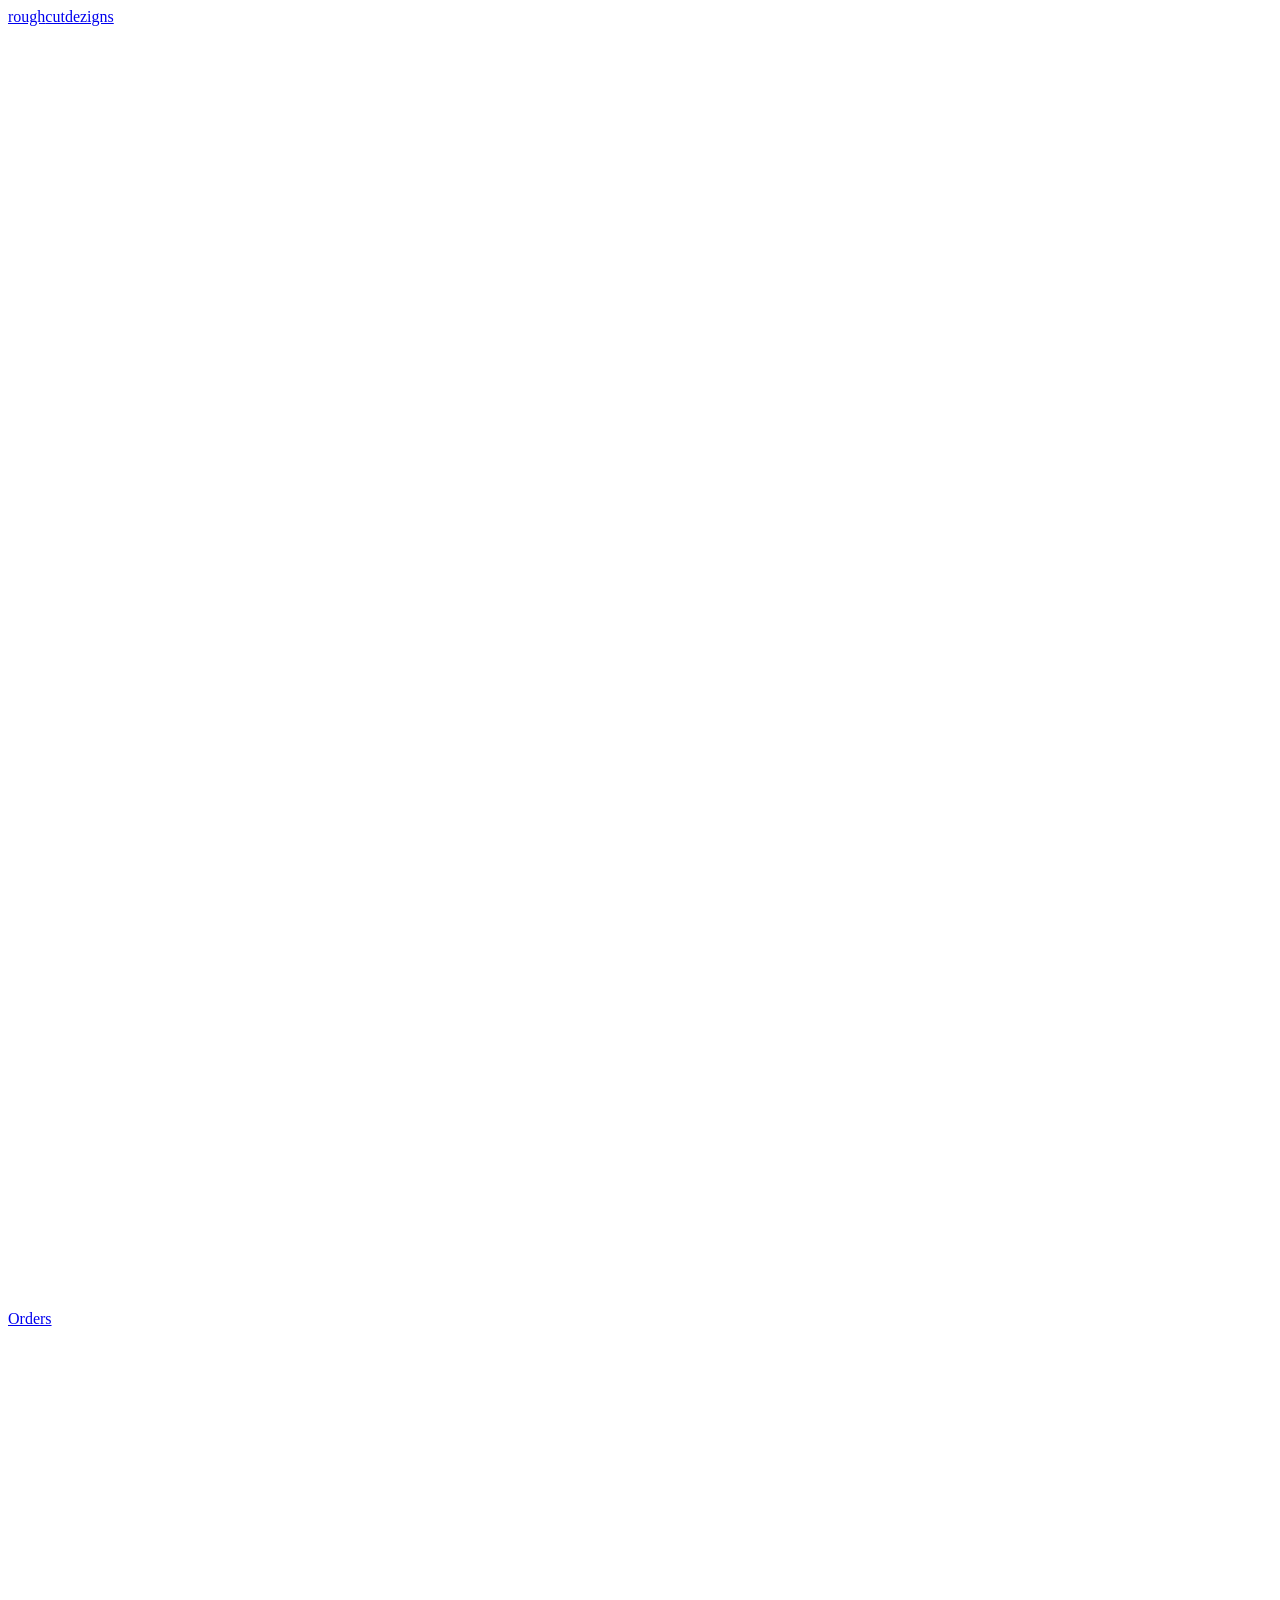
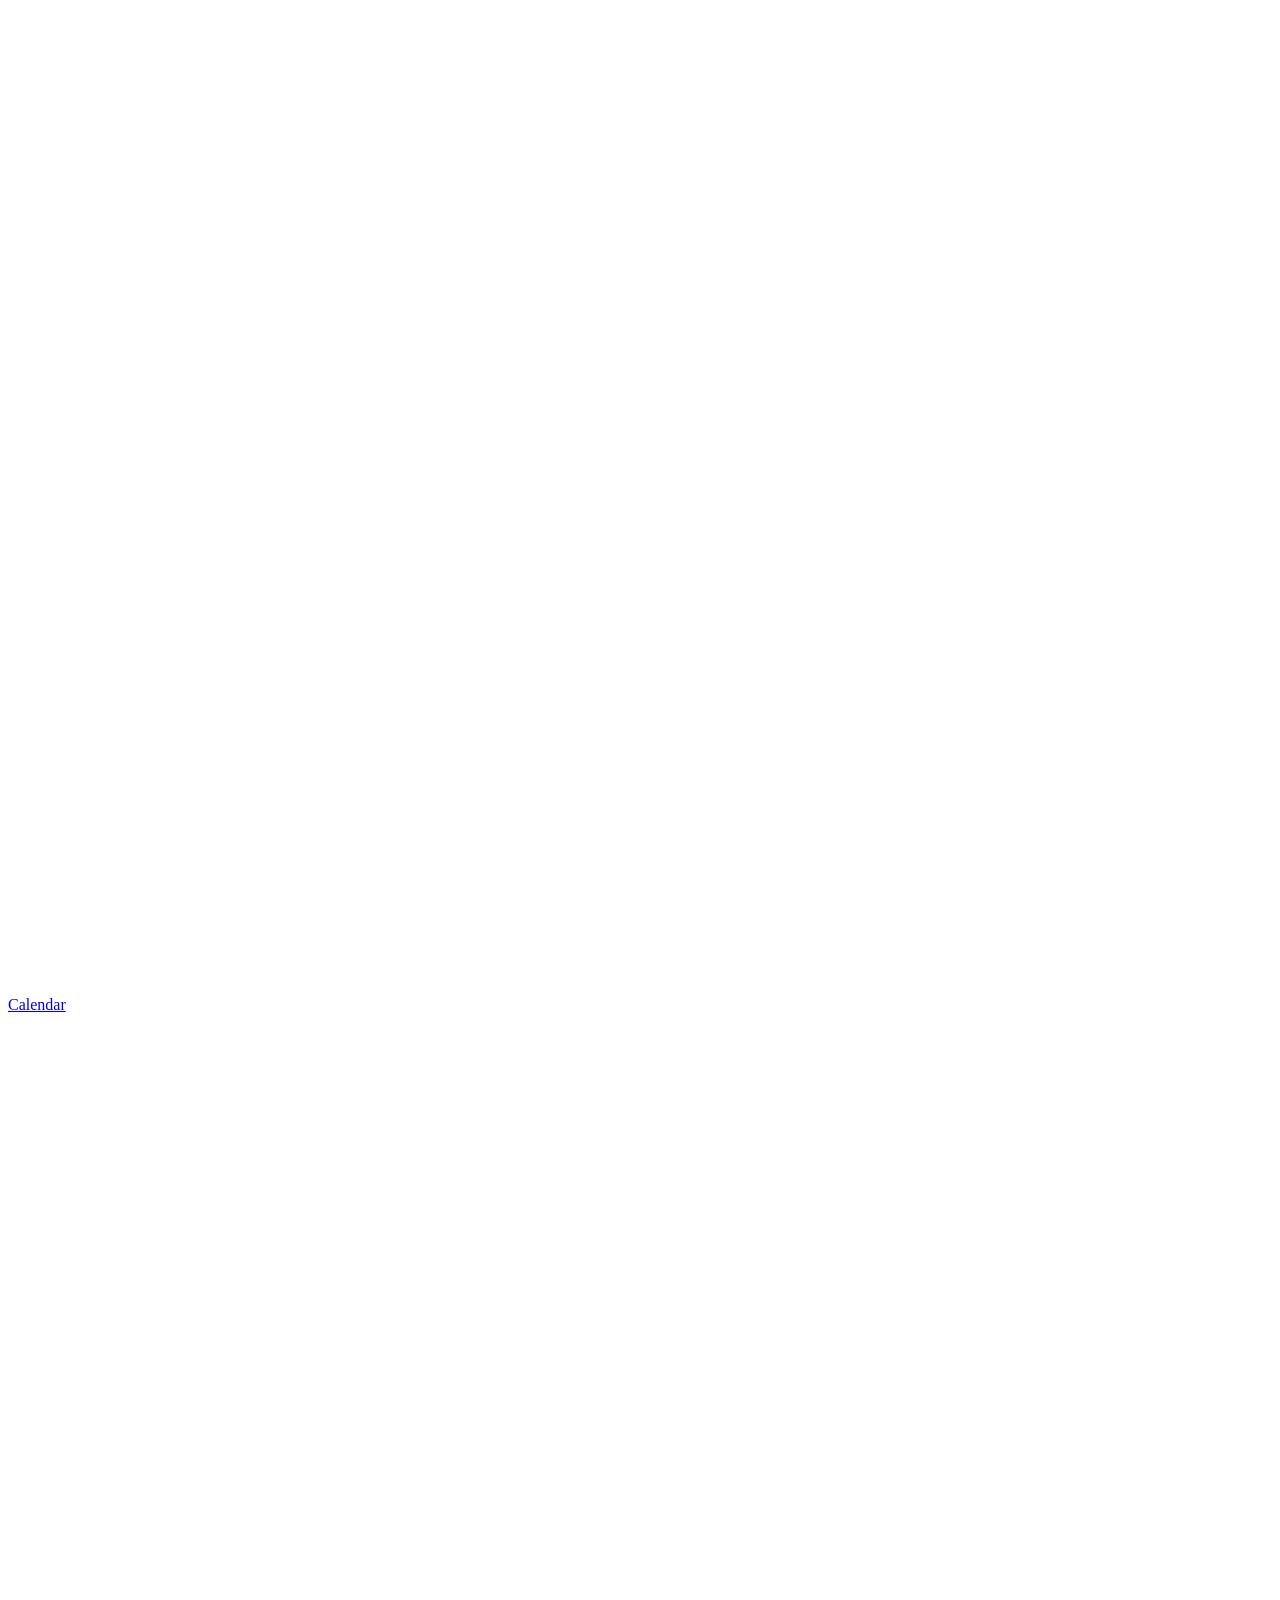
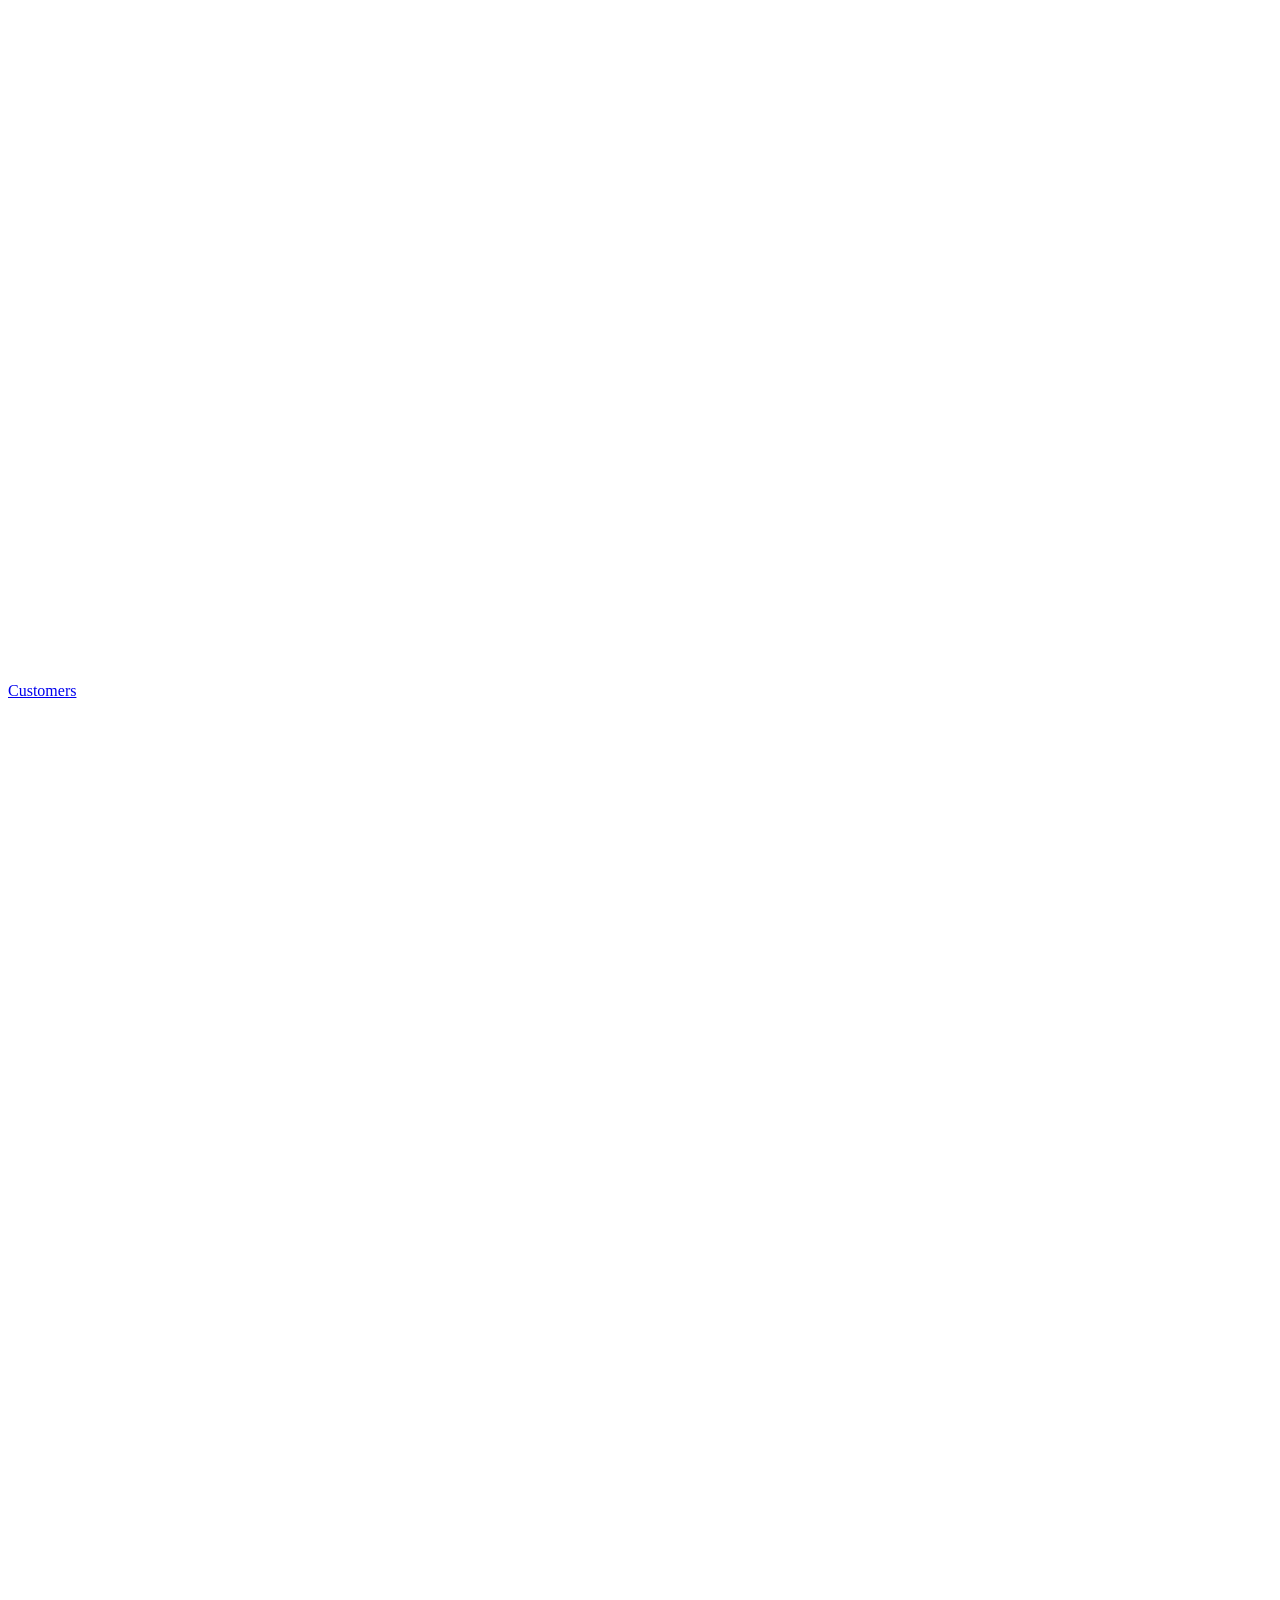
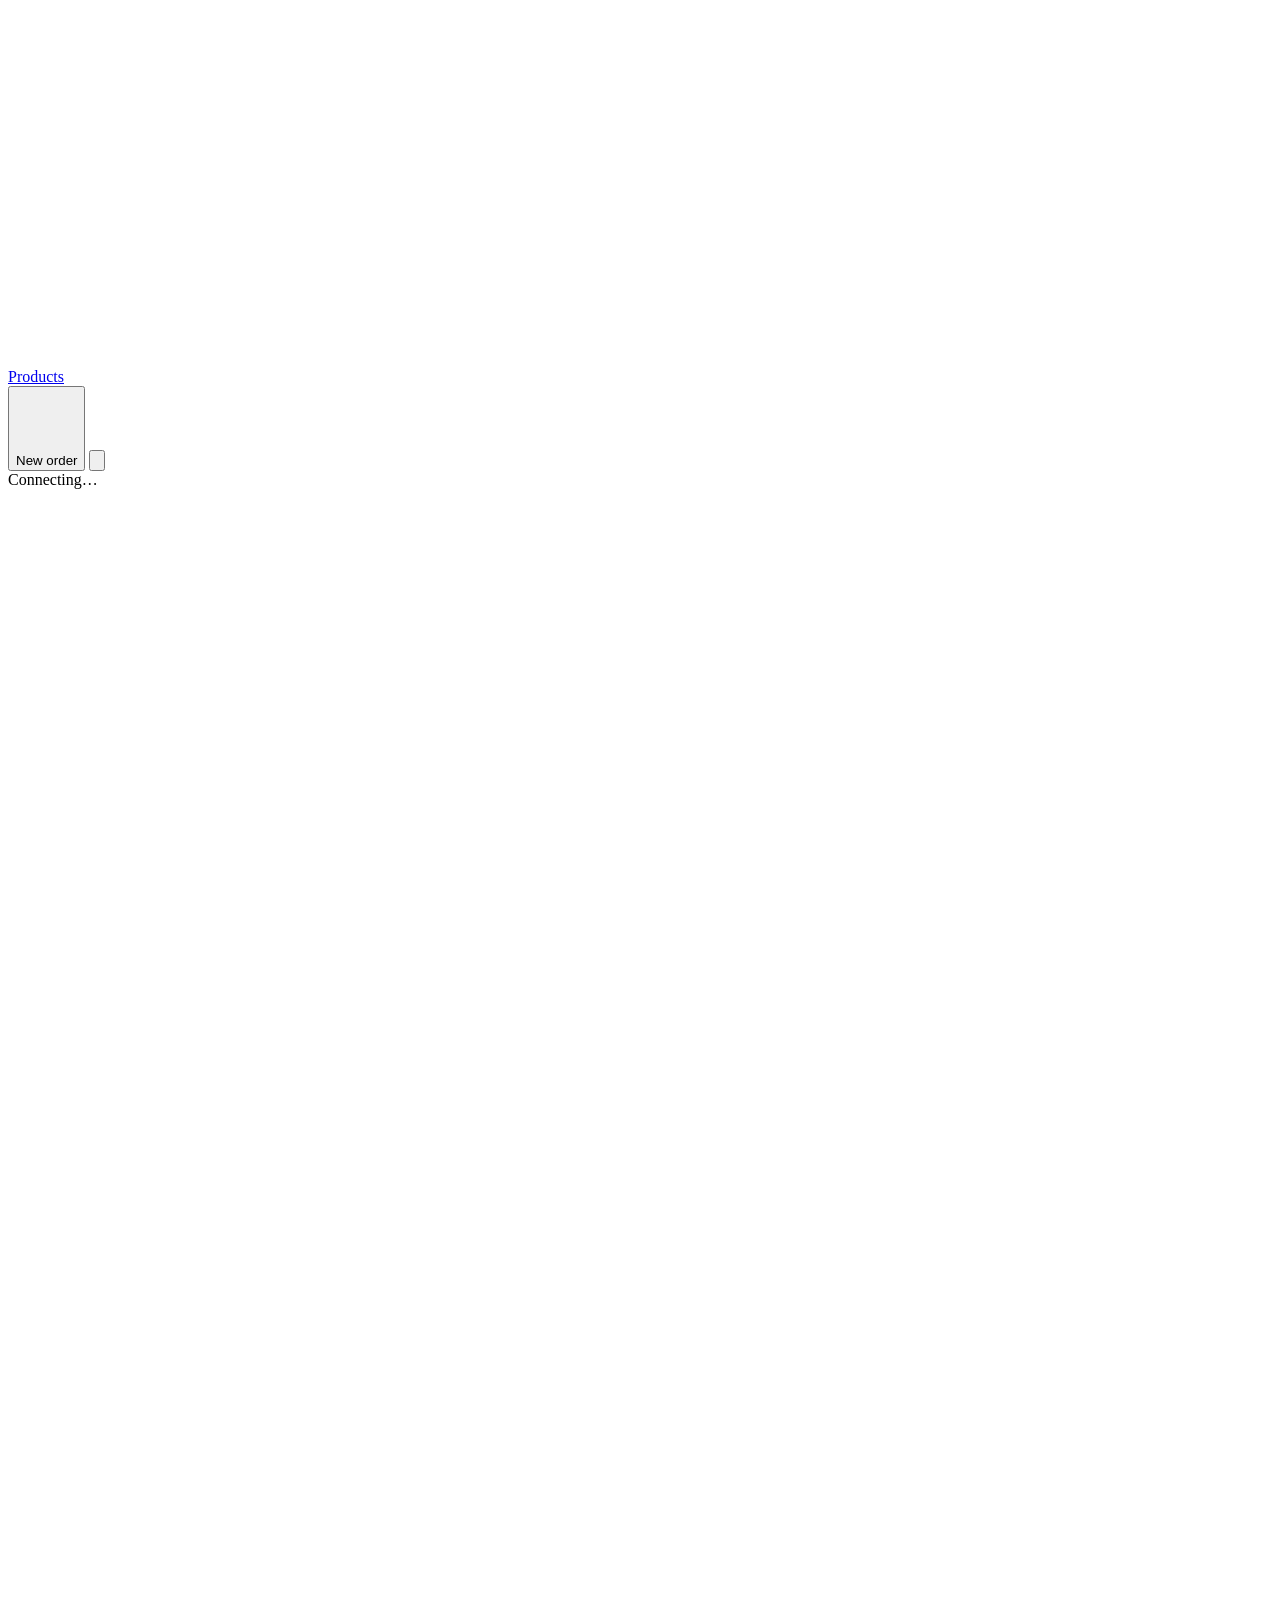
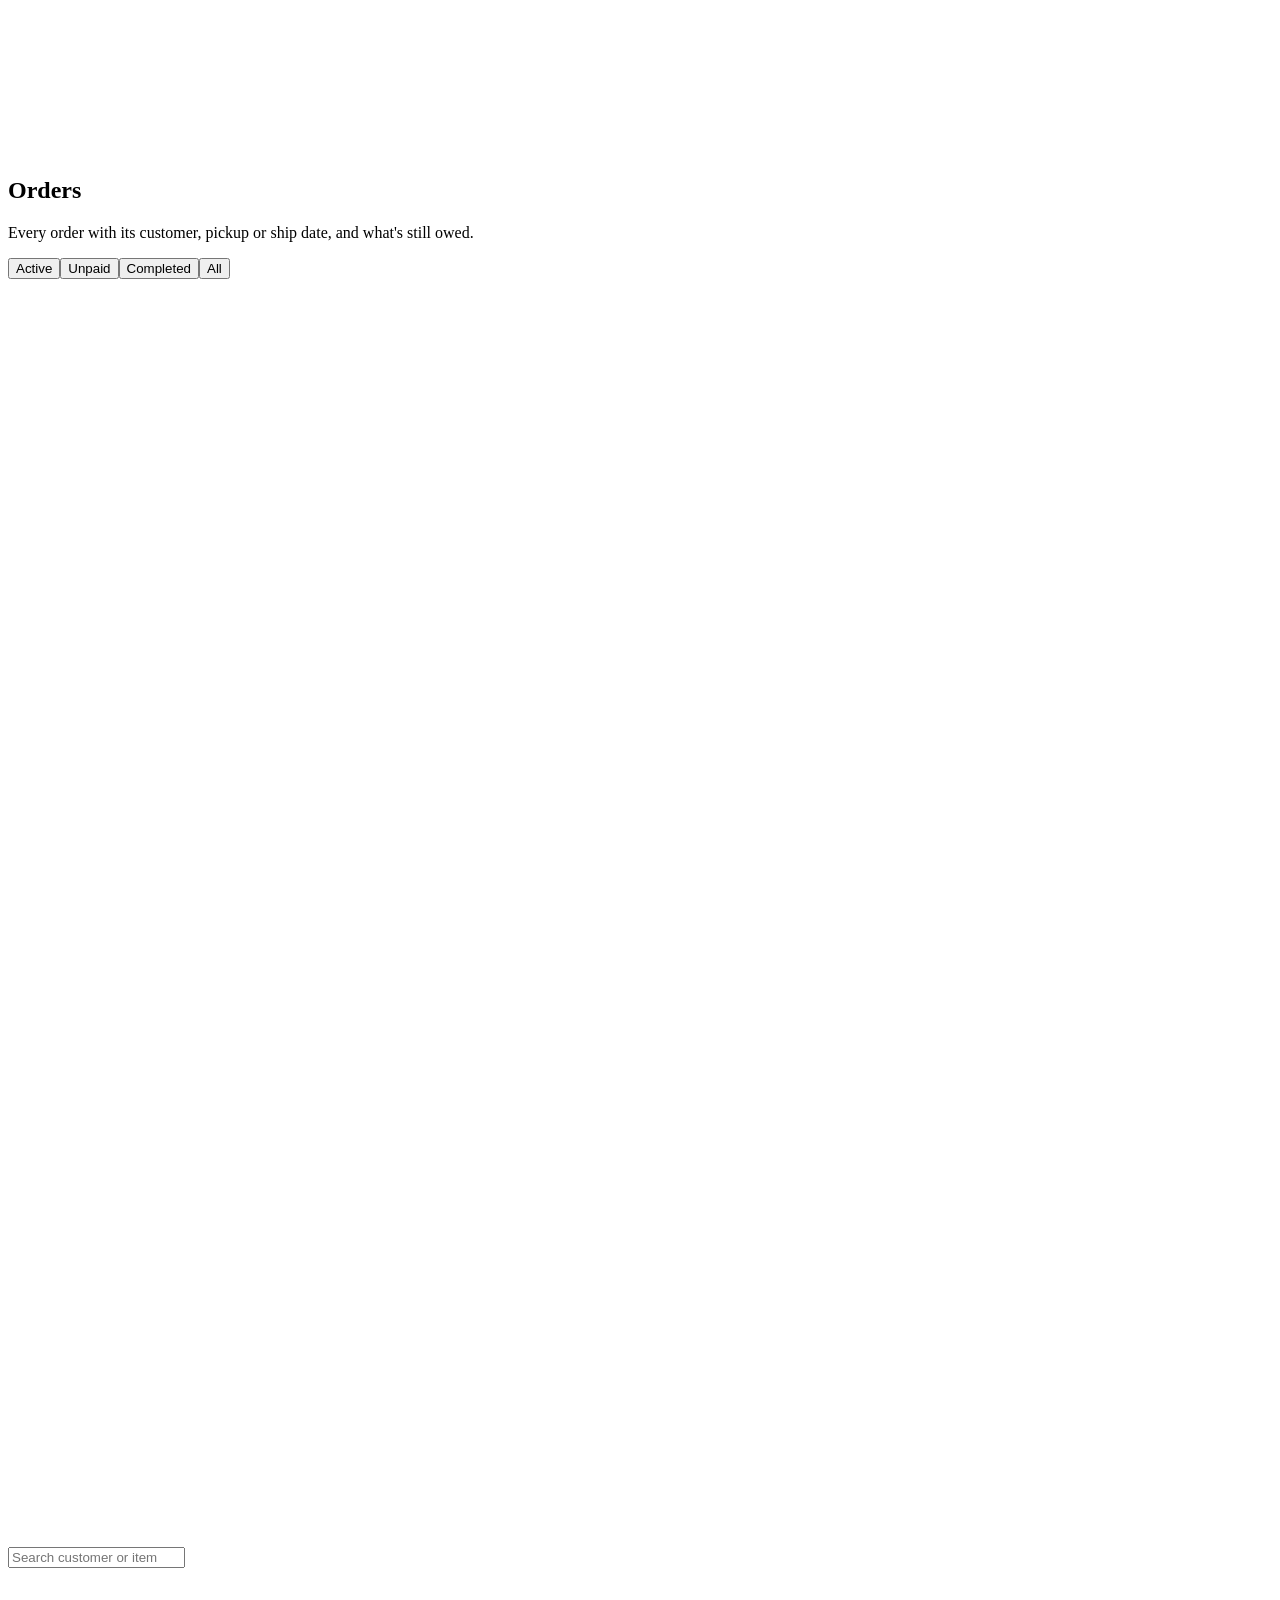
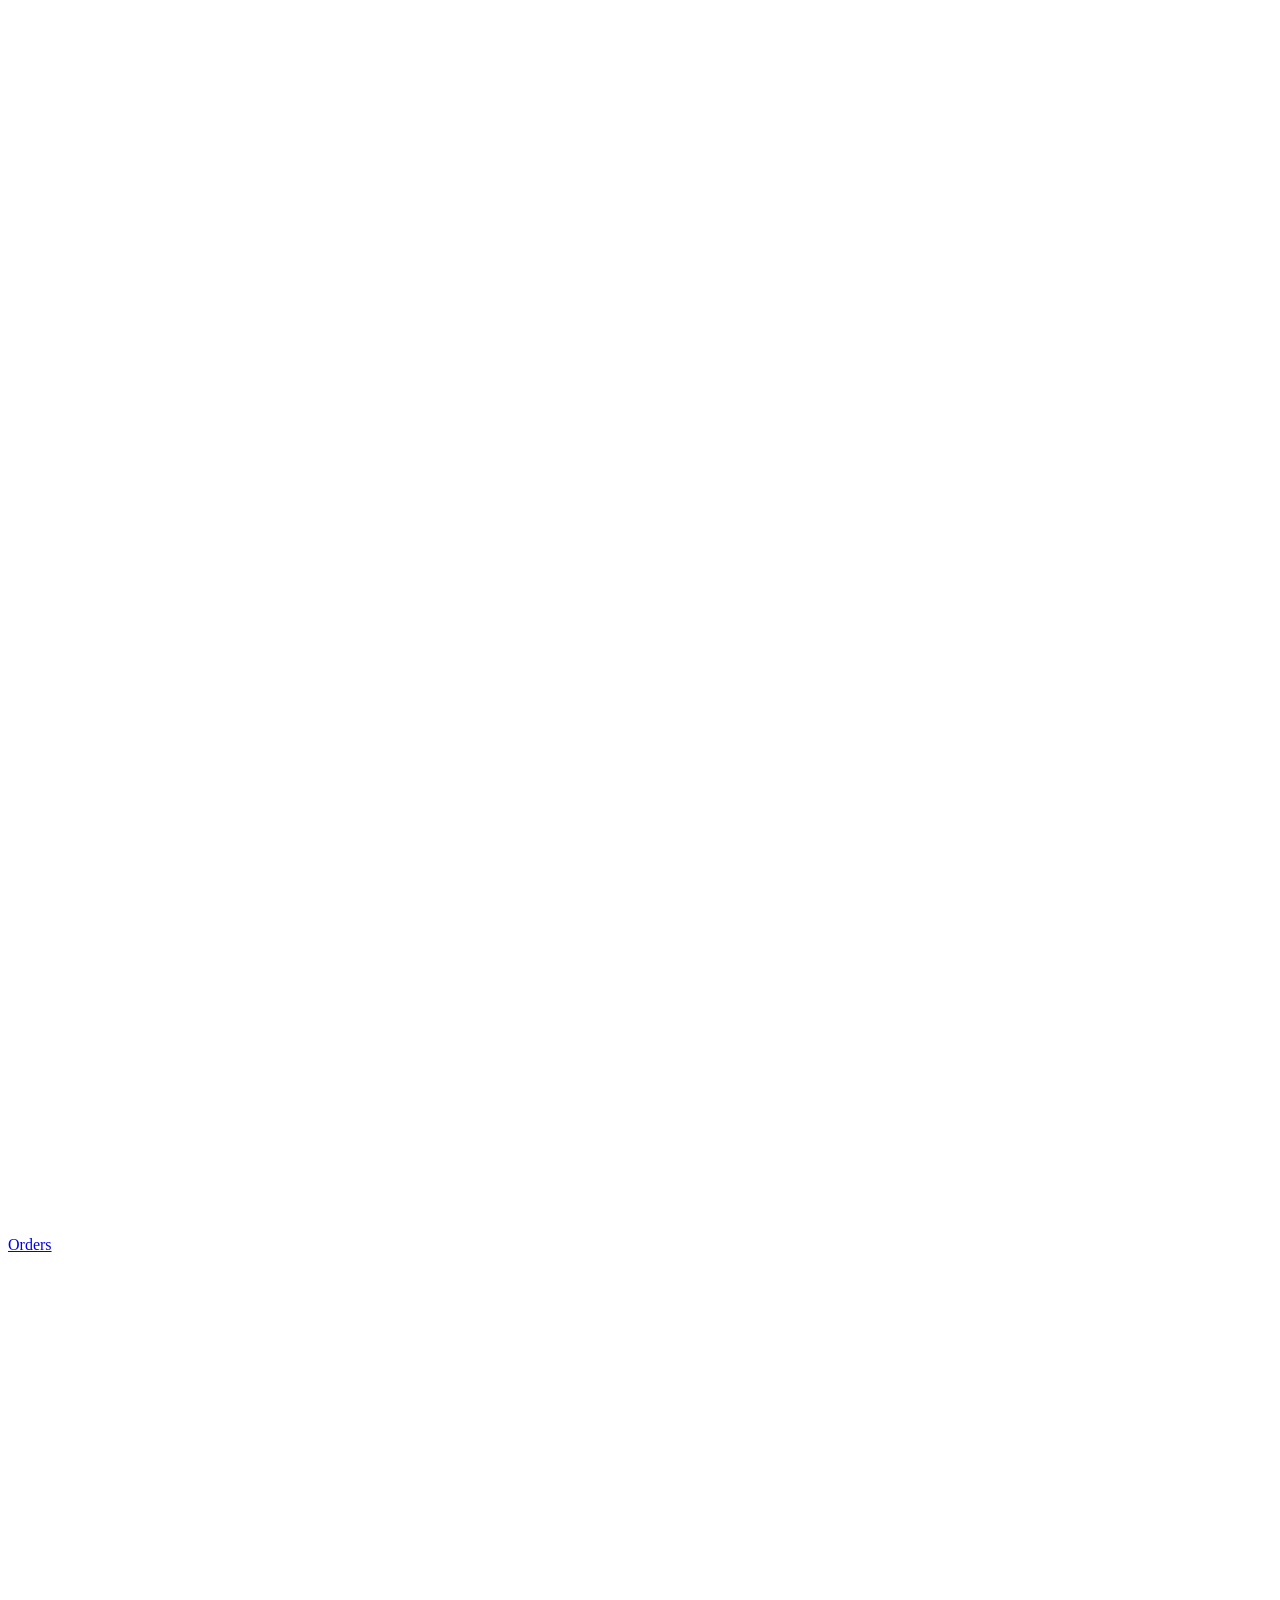
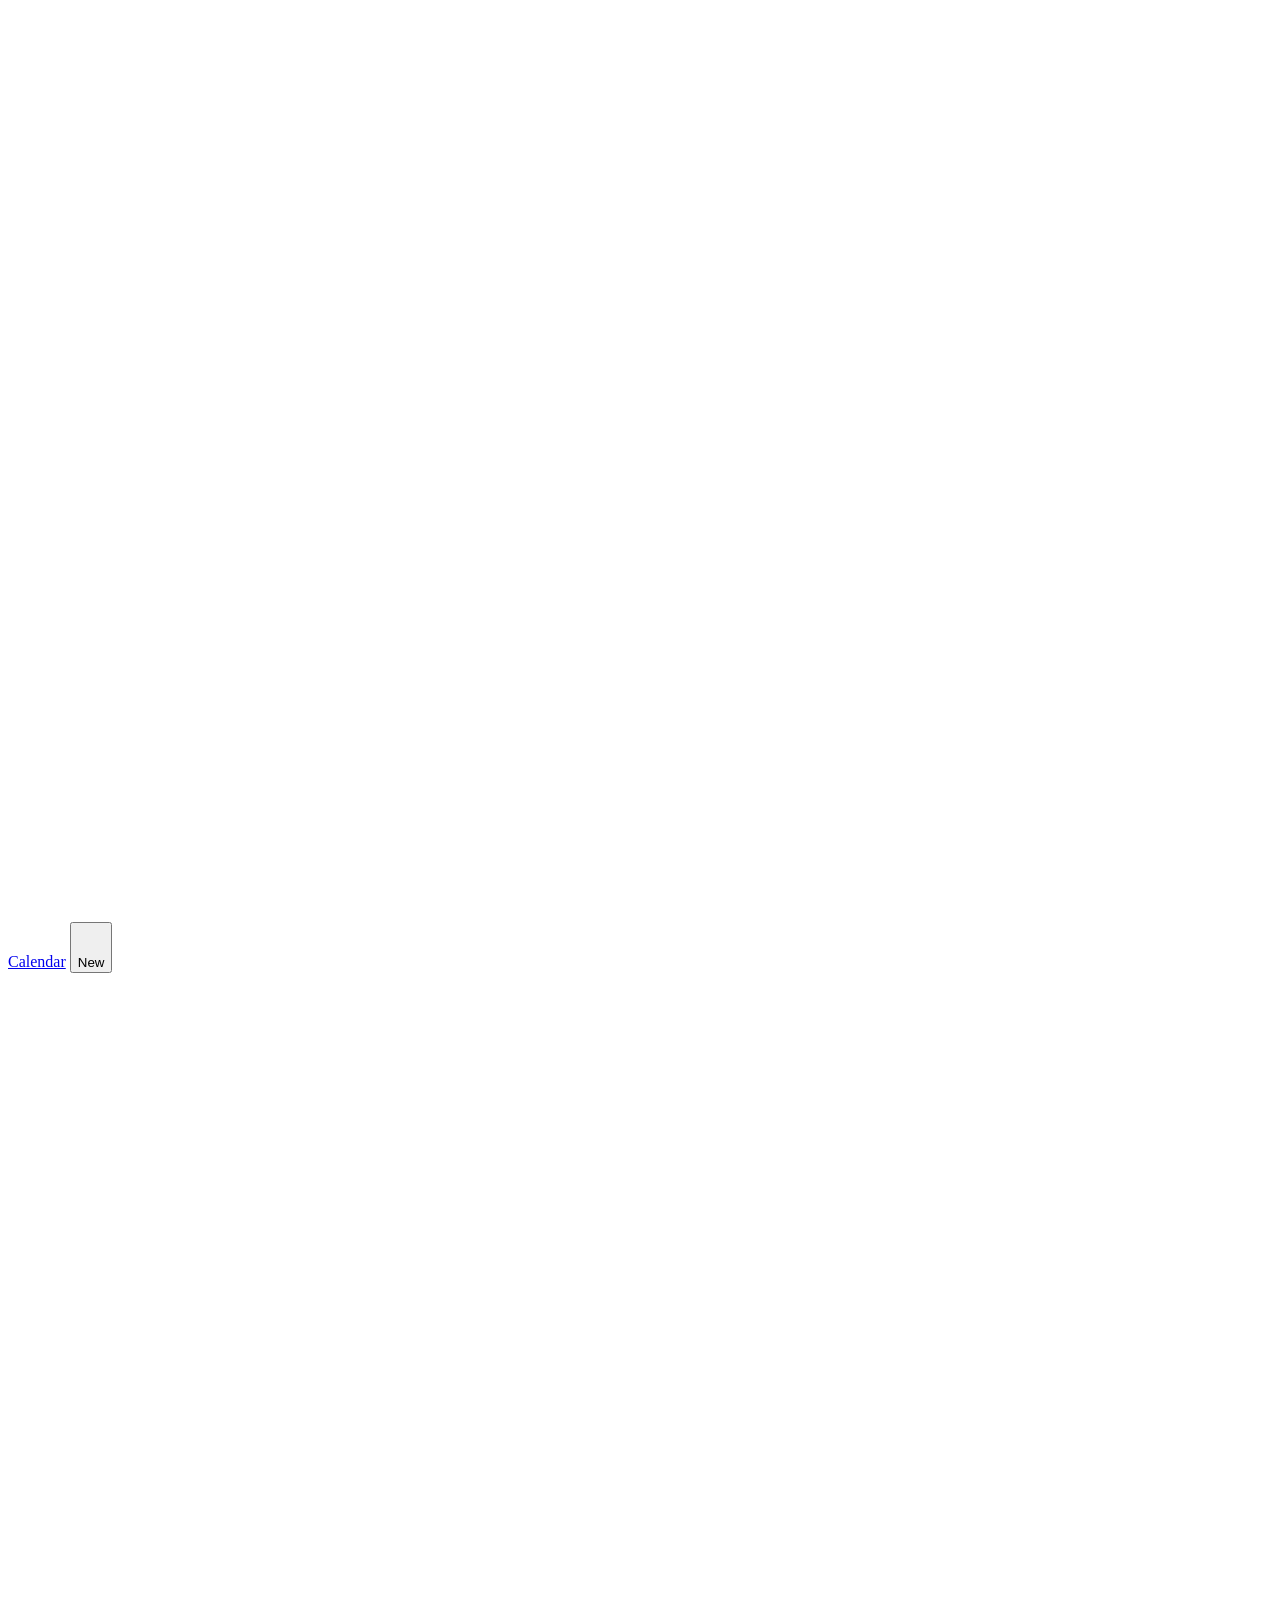
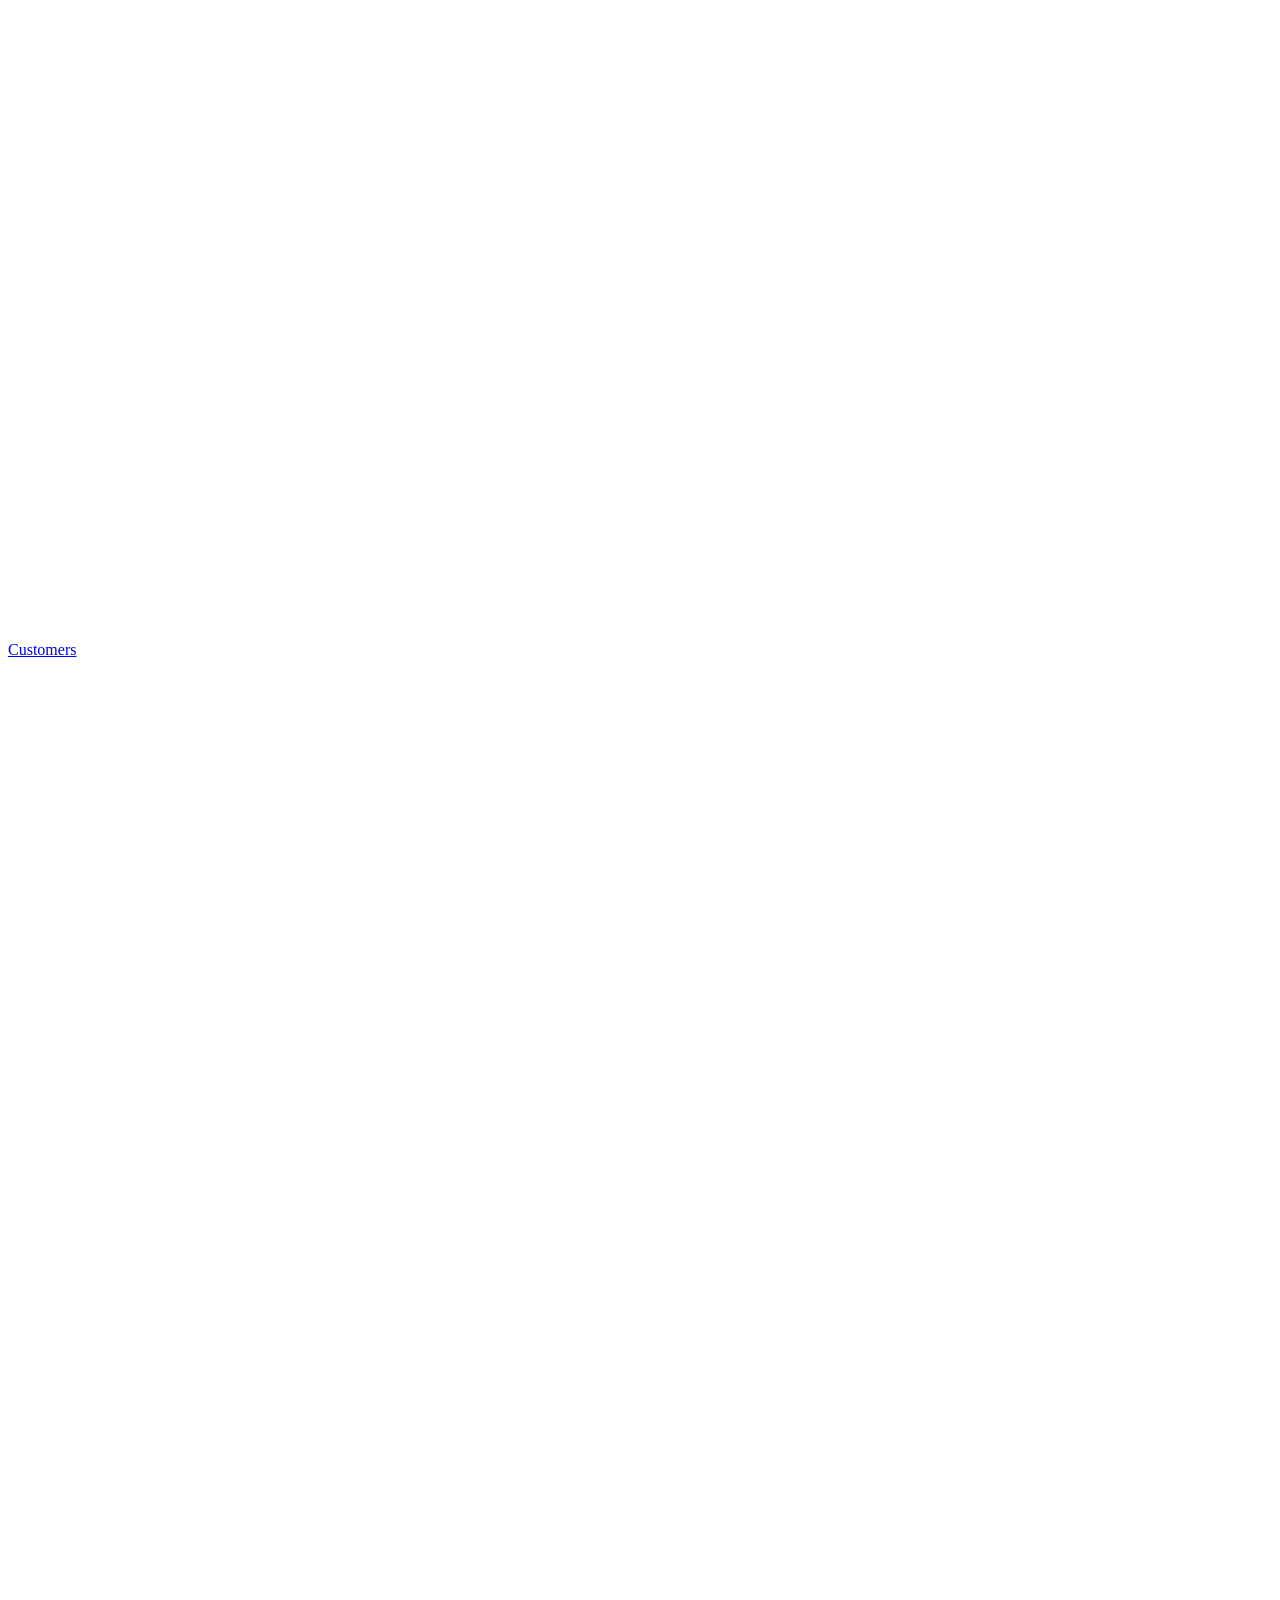
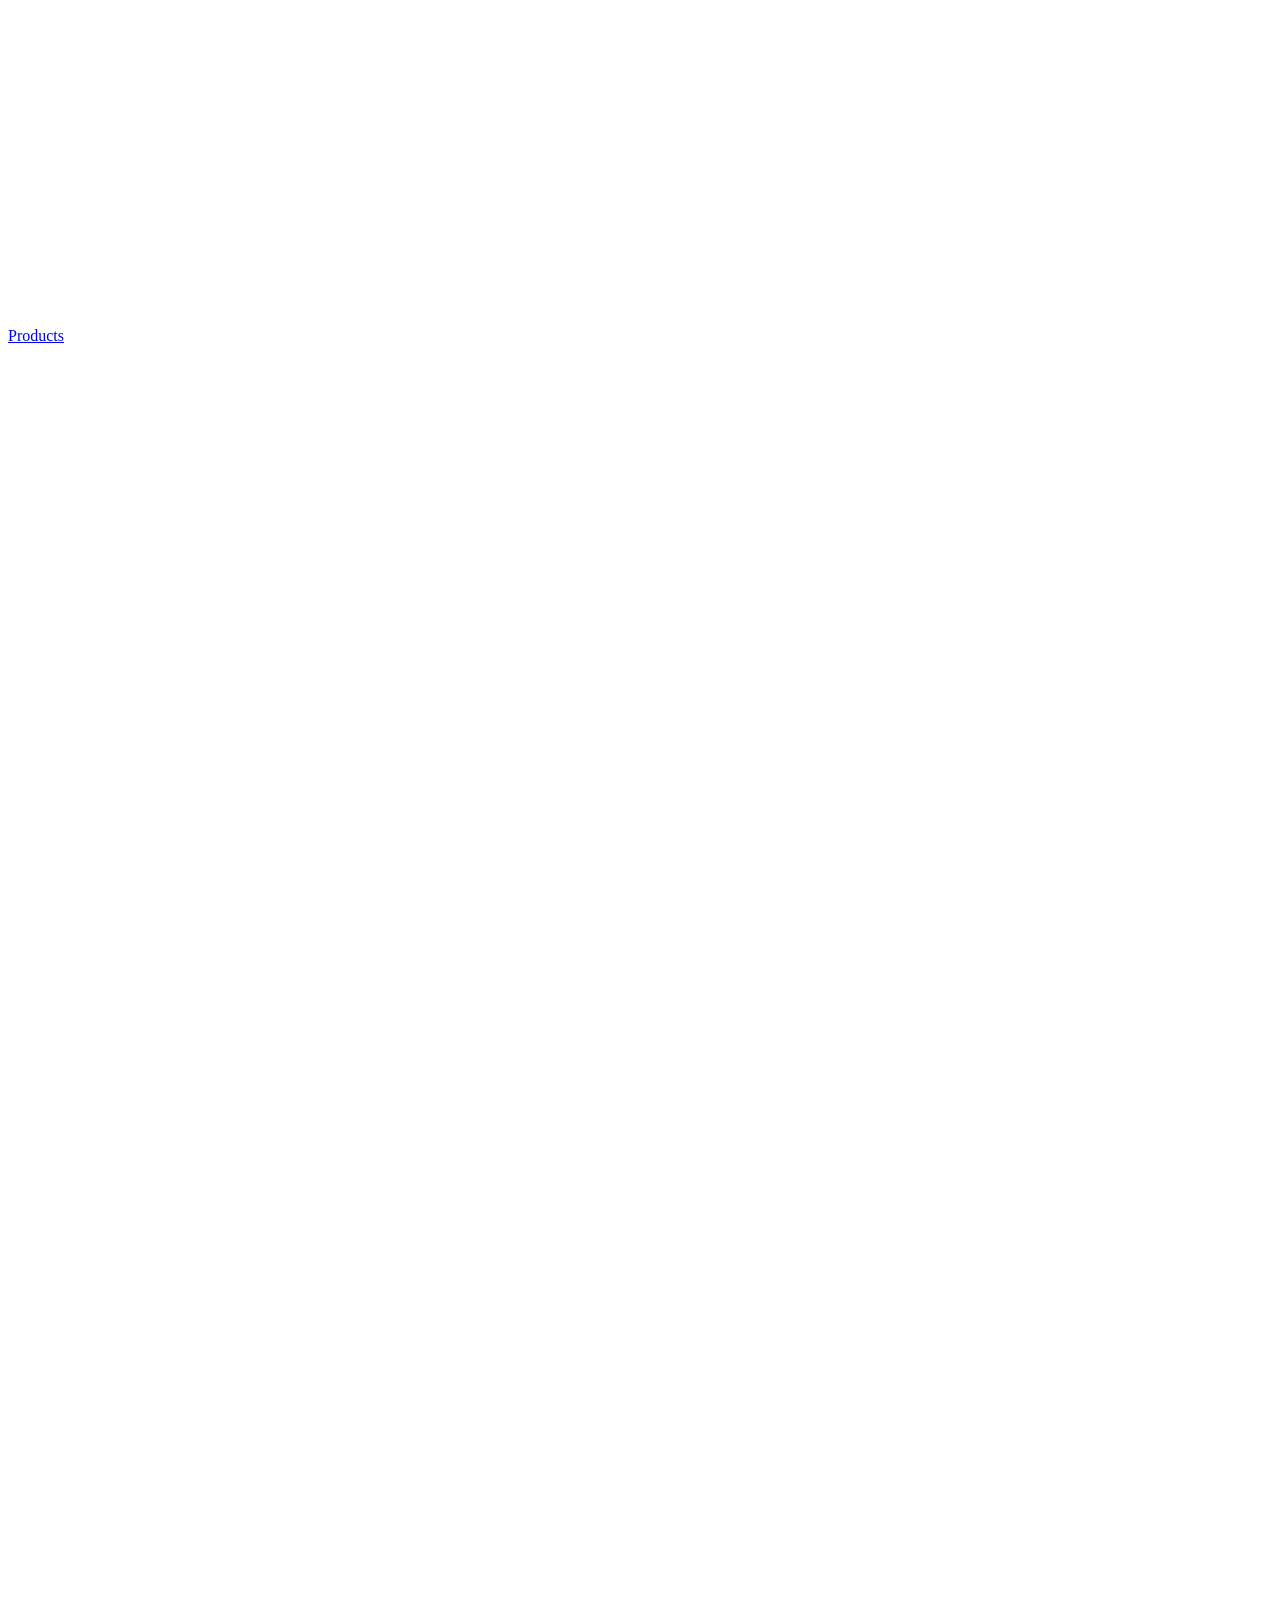
==== shop/pb_public/index.html @ 46121c34 "Add Rough Cut Dezigns Orders app beside the Farm Log A second PocketBase app (shop/) for the woodwor" ====
<!doctype html>
<html lang="en-CA">
<head>
<meta charset="utf-8">
<meta name="viewport" content="width=device-width, initial-scale=1, viewport-fit=cover">
<title>Rough Cut Dezigns Orders</title>
<meta name="description" content="Orders, customers and products for Rough Cut Dezigns woodworking and 3D printing.">
<meta name="theme-color" content="#f7f3ec" media="(prefers-color-scheme: light)">
<meta name="theme-color" content="#151412" media="(prefers-color-scheme: dark)">
<meta name="apple-mobile-web-app-capable" content="yes">
<meta name="mobile-web-app-capable" content="yes">
<meta name="apple-mobile-web-app-title" content="Orders">
<link rel="manifest" href="/manifest.webmanifest">
<link rel="icon" type="image/png" sizes="32x32" href="/icons/favicon-32.png">
<link rel="apple-touch-icon" href="/icons/apple-touch-icon.png">
<link rel="preconnect" href="https://fonts.googleapis.com">
<link rel="preconnect" href="https://fonts.gstatic.com" crossorigin>
<link rel="stylesheet" href="https://fonts.googleapis.com/css2?family=Instrument+Sans:wght@400;500;600&family=Questrial&display=swap">
<link rel="stylesheet" href="/css/app.css">
<link rel="stylesheet" href="/css/shop.css">
</head>
<body class="signed-out">

<div class="login" id="login" hidden>
  <form class="login-card" id="loginForm" novalidate>
    <span class="wordmark rc-mark" role="img" aria-label="Rough Cut Dezigns"><span class="wm-top"><span class="rc-rough">rough</span><span class="rc-cut">cut</span></span><span class="wm-farms">dezigns</span></span>
    <h1>Sign in</h1>
    <p>Use the email and password set up for you. You'll stay signed in on this device.</p>
    <div class="field"><label for="l-email">Email</label><input id="l-email" type="email" autocomplete="username" inputmode="email" required></div>
    <div class="field"><label for="l-pass">Password</label><input id="l-pass" type="password" autocomplete="current-password" required></div>
    <button class="btn primary" type="submit">Sign in</button>
    <p class="meta" id="loginMsg" role="status"></p>
    <p class="meta">Forgot your password? Ask the owner to reset it.</p>
  </form>
</div>

<div class="acct-menu" id="acctMenu" hidden>
  <b id="acctName"></b>
  <span class="meta" id="acctEmail"></span>
  <p class="tip-install">To put Orders on your home screen: on iPhone, tap Share then Add to Home Screen. On Android, tap the menu then Install app.</p>
  <button class="btn outline sm" type="button" id="signOut">Sign out</button>
</div>

<header class="topbar">
  <div class="brand">
    <a class="wordmark rc-mark" href="#orders" data-view="orders" aria-label="Rough Cut Dezigns: orders"><span class="wm-top"><span class="rc-rough">rough</span><span class="rc-cut">cut</span></span><span class="wm-farms">dezigns</span></a>
    <p class="brand-sub" id="todayLabel"></p>
  </div>
  <nav class="nav" aria-label="Main">
    <a href="#orders" data-view="orders" aria-current="page"><svg class="icon sm" viewBox="0 0 24 24" data-i="receipt"></svg>Orders</a>
    <a href="#calendar" data-view="calendar"><svg class="icon sm" viewBox="0 0 24 24" data-i="calendar-days"></svg>Calendar</a>
    <a href="#customers" data-view="customers"><svg class="icon sm" viewBox="0 0 24 24" data-i="users"></svg>Customers</a>
    <a href="#products" data-view="products"><svg class="icon sm" viewBox="0 0 24 24" data-i="package"></svg>Products</a>
  </nav>
  <button class="btn primary sm desk-only" type="button" data-new-order><svg class="icon sm" viewBox="0 0 24 24" data-i="plus"></svg>New order</button>
  <button class="avatar" id="avatar" type="button" aria-label="Your account"><svg class="icon sm" viewBox="0 0 24 24" data-i="user"></svg></button>
</header>

<div class="beta-bar" id="betaBar">
  <span class="status-dot" id="statusDot"></span>
  <span id="statusText">Connecting…</span>
</div>

<!-- Orders -->
<section class="view" id="v-orders">
  <div class="stats wide-stats" id="stats"></div>
  <div class="unit">
    <div class="unit-head">
      <svg class="icon" viewBox="0 0 24 24" data-i="receipt"></svg>
      <div><h2>Orders</h2><p>Every order with its customer, pickup or ship date, and what's still owed.</p></div>
    </div>
    <div class="toolbar">
      <div class="seg" role="group" aria-label="Show" id="oFilter">
        <button type="button" data-f="active" aria-pressed="true">Active</button><button type="button" data-f="unpaid" aria-pressed="false">Unpaid</button><button type="button" data-f="done" aria-pressed="false">Completed</button><button type="button" data-f="all" aria-pressed="false">All</button>
      </div>
      <div class="search"><svg class="icon sm" viewBox="0 0 24 24" data-i="search"></svg><input id="oSearch" type="search" placeholder="Search customer or item" aria-label="Search orders"></div>
    </div>
    <div id="oList"></div>
  </div>
</section>

<!-- Order editor (the "cart") -->
<section class="view" id="v-order" hidden>
  <div class="editor-head">
    <button class="btn ghost" type="button" id="edBack"><svg class="icon" viewBox="0 0 24 24" data-i="chevron-left"></svg>Back</button>
    <h2 id="edTitle">New order</h2>
  </div>
  <div class="editor">
    <div class="ed-col">
      <div class="unit">
        <div class="unit-head"><svg class="icon" viewBox="0 0 24 24" data-i="user"></svg><div><h2>Customer</h2><p>Pick a saved customer or add a new one.</p></div></div>
        <div class="field combo">
          <label for="c-name">Name</label>
          <input id="c-name" autocomplete="off" placeholder="Start typing a name">
          <div class="combo-list" id="custMatches" hidden></div>
        </div>
        <div id="custLinked" class="linked" hidden></div>
        <div class="two">
          <div class="field"><label for="c-phone">Phone</label><input id="c-phone" type="tel" autocomplete="off"></div>
          <div class="field"><label for="c-email">Email</label><input id="c-email" type="email" autocomplete="off"></div>
        </div>
      </div>
      <div class="unit">
        <div class="unit-head"><svg class="icon" viewBox="0 0 24 24" data-i="calendar-days"></svg><div><h2>Pickup or shipping</h2><p>When and how the order leaves the shop.</p></div></div>
        <div class="seg" role="group" aria-label="Pickup or ship" id="fulSeg">
          <button type="button" data-ful="pickup" aria-pressed="true"><svg class="icon sm" viewBox="0 0 24 24" data-i="store"></svg> Pickup</button><button type="button" data-ful="ship" aria-pressed="false"><svg class="icon sm" viewBox="0 0 24 24" data-i="truck"></svg> Ship</button>
        </div>
        <div class="two">
          <div class="field"><label for="o-date" id="dateLabel">Pickup date</label><input id="o-date" type="date"></div>
          <div class="field"><label for="o-time">Time (optional)</label><input id="o-time" type="time"></div>
        </div>
        <div class="field" id="addrField" hidden><label for="c-address">Shipping address</label><textarea id="c-address" rows="3"></textarea></div>
        <div class="two">
          <div class="field"><label for="o-status">Status</label>
            <select id="o-status"><option value="new">Ordered</option><option value="making">In progress</option><option value="ready">Ready</option><option value="done">Completed</option><option value="cancelled">Cancelled</option></select></div>
        </div>
        <div class="field"><label for="o-notes">Order notes</label><textarea id="o-notes" rows="2" placeholder="Anything to remember about this order"></textarea></div>
      </div>
    </div>
    <div class="ed-col">
      <div class="unit">
        <div class="unit-head"><svg class="icon" viewBox="0 0 24 24" data-i="package"></svg><div><h2>Add items</h2><p>Pick a category, then an option. Prices come from Products and can be changed here.</p></div></div>
        <div class="field"><span class="label">Category</span><div class="chips" id="pickCats"></div></div>
        <div class="field" id="pickOptsField" hidden><span class="label">Option</span><div class="chips" id="pickOpts"></div></div>
        <div id="pickMore" hidden class="pick-more">
          <div class="field"><span class="label">Quantity</span>
            <div class="stepper"><button type="button" data-step="-1" aria-label="One fewer"><svg class="icon sm" viewBox="0 0 24 24" data-i="minus"></svg></button><input id="pickQty" type="number" min="1" value="1" inputmode="numeric" aria-label="Quantity"><button type="button" data-step="1" aria-label="One more"><svg class="icon sm" viewBox="0 0 24 24" data-i="plus"></svg></button></div></div>
          <div class="field"><label for="pickPrice">Price each ($)</label><input id="pickPrice" type="number" min="0" step="0.01" inputmode="decimal"></div>
          <div class="field wide"><label for="pickNote">Details (optional)</label><input id="pickNote" placeholder="Wording, colour, design, file name…"></div>
          <button class="btn primary wide" type="button" id="pickAdd"><svg class="icon" viewBox="0 0 24 24" data-i="plus"></svg>Add to order</button>
        </div>
      </div>
      <div class="unit">
        <div class="unit-head"><svg class="icon" viewBox="0 0 24 24" data-i="receipt"></svg><div><h2>This order</h2><p>Change quantities or prices, or remove items.</p></div></div>
        <div id="cart"></div>
        <div class="totals" id="totals"></div>
        <div class="two">
          <div class="field" id="shipCostField" hidden><label for="o-shipping">Shipping ($)</label><input id="o-shipping" type="number" min="0" step="0.01" inputmode="decimal" placeholder="0.00"></div>
          <div class="field"><label for="o-paid">Paid so far ($)</label><input id="o-paid" type="number" min="0" step="0.01" inputmode="decimal" placeholder="0.00"></div>
        </div>
        <div class="ed-actions">
          <button class="btn primary" type="button" id="edSave"><svg class="icon" viewBox="0 0 24 24" data-i="check"></svg>Save order</button>
          <button class="btn outline" type="button" id="edCancel">Cancel</button>
          <span class="spacer"></span>
          <button class="del-btn" type="button" id="edDelete" hidden><svg class="icon sm" viewBox="0 0 24 24" data-i="trash-2"></svg>Delete</button>
        </div>
      </div>
    </div>
  </div>
</section>

<!-- Calendar -->
<section class="view" id="v-calendar" hidden>
  <div class="unit">
    <div class="unit-head"><svg class="icon" viewBox="0 0 24 24" data-i="calendar-days"></svg><div><h2>Calendar</h2><p>Pickups and shipments by day. Select a day to see its orders.</p></div></div>
    <div class="toolbar">
      <div class="month-nav">
        <button class="btn ghost" type="button" id="calPrev" aria-label="Previous month"><svg class="icon" viewBox="0 0 24 24" data-i="chevron-left"></svg></button>
        <h3 id="calLabel"></h3>
        <button class="btn ghost" type="button" id="calNext" aria-label="Next month"><svg class="icon" viewBox="0 0 24 24" data-i="chevron-right"></svg></button>
      </div>
      <div class="type-legend"><span style="--c:var(--t-pickup)"><svg class="icon" viewBox="0 0 24 24" data-i="store"></svg>Pickup</span><span style="--c:var(--t-spray)"><svg class="icon" viewBox="0 0 24 24" data-i="truck"></svg>Ship</span></div>
    </div>
    <div class="cal-scroll"><div class="cal" id="cal"></div></div>
    <div id="calDay"></div>
  </div>
</section>

<!-- Customers -->
<section class="view" id="v-customers" hidden>
  <div class="unit">
    <div class="unit-head"><svg class="icon" viewBox="0 0 24 24" data-i="users"></svg><div><h2>Customers</h2><p>Everyone who has ordered, with their orders and what they owe.</p></div>
      <span class="spacer"></span><button class="btn outline sm" type="button" id="addCust"><svg class="icon sm" viewBox="0 0 24 24" data-i="plus"></svg>Add customer</button></div>
    <div class="search"><svg class="icon sm" viewBox="0 0 24 24" data-i="search"></svg><input id="cSearch" type="search" placeholder="Search name, phone or email" aria-label="Search customers"></div>
    <div id="cList"></div>
  </div>
</section>

<!-- Products -->
<section class="view" id="v-products" hidden>
  <div class="products-layout">
    <div class="unit wide">
      <div class="unit-head"><svg class="icon" viewBox="0 0 24 24" data-i="package"></svg><div><h2>Products</h2><p>Categories and their options, each with a price. Changes save as you go.</p></div></div>
      <div id="catList" class="cat-list"></div>
      <div class="add-cat">
        <input id="newCat" placeholder="New category, e.g. Cutting boards" aria-label="New category name">
        <button class="btn outline" type="button" id="addCat"><svg class="icon sm" viewBox="0 0 24 24" data-i="plus"></svg>Add category</button>
      </div>
    </div>
    <div class="unit">
      <div class="unit-head"><svg class="icon" viewBox="0 0 24 24" data-i="settings"></svg><div><h2>Shop settings</h2><p>Your shop's name and sales tax.</p></div></div>
      <div class="field"><label for="s-name">Shop name</label><input id="s-name"></div>
      <div class="two">
        <div class="field"><label for="s-taxname">Tax name</label><input id="s-taxname" placeholder="HST"></div>
        <div class="field"><label for="s-taxrate">Tax rate (%)</label><input id="s-taxrate" type="number" min="0" max="50" step="0.01" inputmode="decimal"></div>
      </div>
      <p class="meta">Leave the tax rate at 0 if you don't charge sales tax. It applies to items and shipping on new orders and orders you edit.</p>
      <button class="btn outline" type="button" id="exportBtn"><svg class="icon sm" viewBox="0 0 24 24" data-i="download"></svg>Download all data</button>
    </div>
    <div class="unit" id="sheetsUnit" hidden>
      <div class="unit-head"><svg class="icon" viewBox="0 0 24 24" data-i="file-spreadsheet"></svg><div><h2>Google Sheets links</h2><p>Live copies of your orders for your own sheets and charts.</p></div></div>
      <p class="meta">Make a new Google Sheet, click cell A1, paste a formula and press Enter. It refreshes about once an hour. Anyone with a link can open that file, so share them carefully. A copy is also saved on the Mac mini each night.</p>
      <div id="sheetLinks" class="sheet-links"></div>
    </div>
  </div>
</section>

<nav class="tabbar" aria-label="Main">
  <a href="#orders" data-view="orders" aria-current="page"><svg class="icon" viewBox="0 0 24 24" data-i="receipt"></svg>Orders</a>
  <a href="#calendar" data-view="calendar"><svg class="icon" viewBox="0 0 24 24" data-i="calendar-days"></svg>Calendar</a>
  <button class="add" type="button" data-new-order><span class="plus"><svg class="icon" viewBox="0 0 24 24" data-i="plus"></svg></span>New</button>
  <a href="#customers" data-view="customers"><svg class="icon" viewBox="0 0 24 24" data-i="users"></svg>Customers</a>
  <a href="#products" data-view="products"><svg class="icon" viewBox="0 0 24 24" data-i="package"></svg>Products</a>
</nav>
<div class="toast" id="toast" role="status"><svg class="icon" viewBox="0 0 24 24" data-i="check"></svg><span id="toastText"></span></div>

<script src="/vendor/pocketbase.umd.js"></script>
<script src="/js/adapter.js"></script>
<script src="/js/app.js"></script>
</body>
</html>
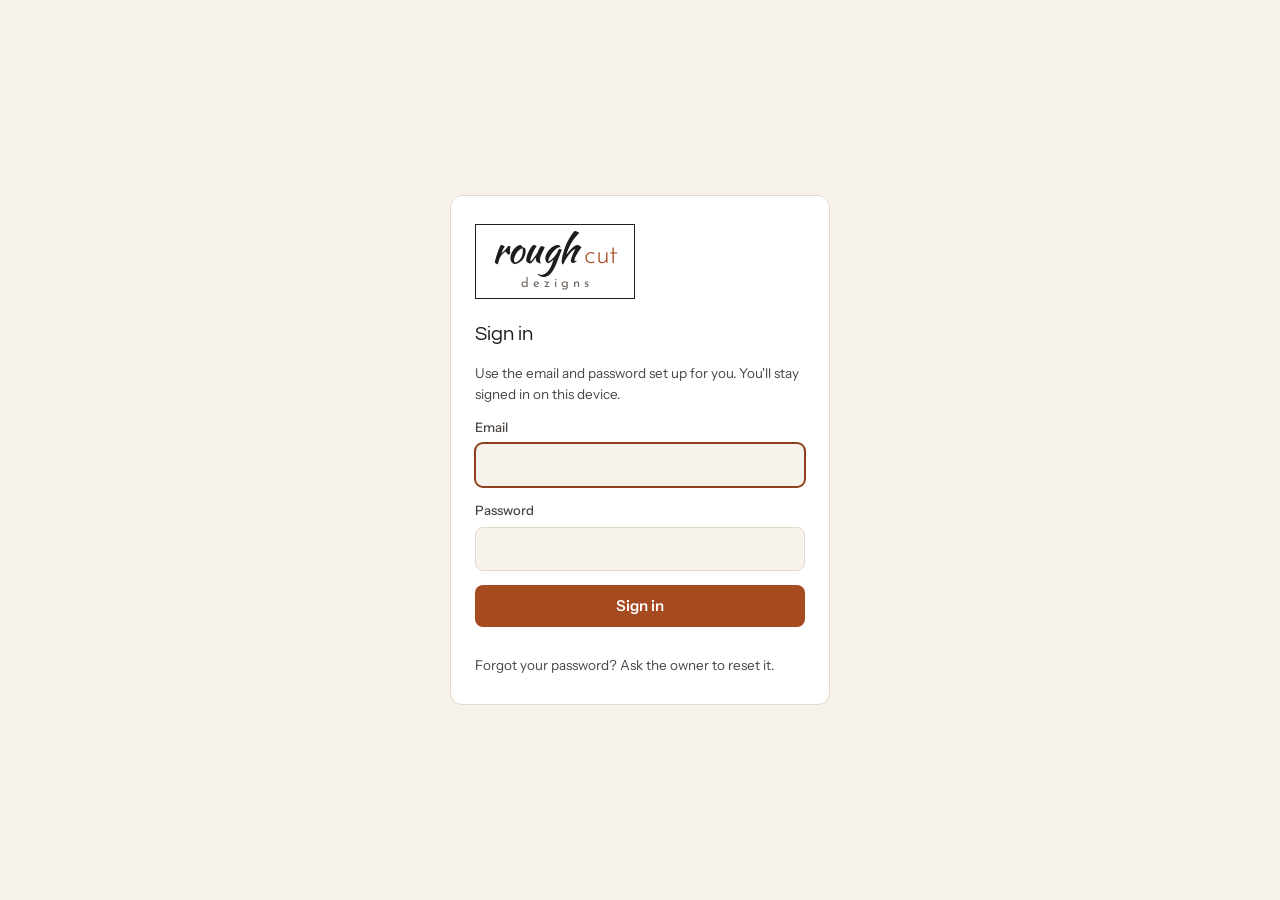
==== commit 24e8b5af: "Serve the shop at /shop on the farm's address instead of :8443 The farm's address opened on other de" ====
--- a/shop/pb_public/index.html
+++ b/shop/pb_public/index.html
@@ -2,6 +2,10 @@
 <html lang="en-CA">
 <head>
 <meta charset="utf-8">
+<script>
+  // Served at …/shop? Add the trailing slash so the app's relative file addresses resolve inside /shop/.
+  if (!location.pathname.endsWith("/") && !/\.[a-z]+$/i.test(location.pathname)) location.replace(location.pathname + "/" + location.search + location.hash);
+</script>
 <meta name="viewport" content="width=device-width, initial-scale=1, viewport-fit=cover">
 <title>Rough Cut Dezigns Orders</title>
 <meta name="description" content="Orders, customers and products for Rough Cut Dezigns woodworking and 3D printing.">
@@ -10,14 +14,14 @@
 <meta name="apple-mobile-web-app-capable" content="yes">
 <meta name="mobile-web-app-capable" content="yes">
 <meta name="apple-mobile-web-app-title" content="Orders">
-<link rel="manifest" href="/manifest.webmanifest">
-<link rel="icon" type="image/png" sizes="32x32" href="/icons/favicon-32.png">
-<link rel="apple-touch-icon" href="/icons/apple-touch-icon.png">
+<link rel="manifest" href="manifest.webmanifest">
+<link rel="icon" type="image/png" sizes="32x32" href="icons/favicon-32.png">
+<link rel="apple-touch-icon" href="icons/apple-touch-icon.png">
 <link rel="preconnect" href="https://fonts.googleapis.com">
 <link rel="preconnect" href="https://fonts.gstatic.com" crossorigin>
 <link rel="stylesheet" href="https://fonts.googleapis.com/css2?family=Instrument+Sans:wght@400;500;600&family=Questrial&display=swap">
-<link rel="stylesheet" href="/css/app.css">
-<link rel="stylesheet" href="/css/shop.css">
+<link rel="stylesheet" href="css/app.css">
+<link rel="stylesheet" href="css/shop.css">
 </head>
 <body class="signed-out">
 
@@ -214,8 +218,8 @@
 </nav>
 <div class="toast" id="toast" role="status"><svg class="icon" viewBox="0 0 24 24" data-i="check"></svg><span id="toastText"></span></div>
 
-<script src="/vendor/pocketbase.umd.js"></script>
-<script src="/js/adapter.js"></script>
-<script src="/js/app.js"></script>
+<script src="vendor/pocketbase.umd.js"></script>
+<script src="js/adapter.js"></script>
+<script src="js/app.js"></script>
 </body>
 </html>
--- a/shop/pb_public/css/app.css
+++ b/shop/pb_public/css/app.css
@@ -0,0 +1,494 @@
+/* Fehr Grown Farm Log styles. Brand tokens are at the top: change them to restyle the app. */
+/* ── Design tokens: Fehr Grown Farms brand. Edit these to restyle everything ── */
+:root {
+  --brand-grey: #424244;
+  --brand-green: #8ec444;
+  --on-brand: #1d2a0e;
+
+  --bg: #f6f6f4;
+  --surface: #ffffff;
+  --surface-2: #efefec;
+  --ink: #2a2a2c;
+  --ink-2: #4f5054;
+  --muted: #76777b;
+  --line: #e3e3df;
+  --accent: #4d7f1e;
+  --accent-ink: #1d2a0e;
+  --accent-soft: #edf5e1;
+  --warn: #9a5b00;
+  --warn-soft: #fbf0dc;
+
+  /* Event types (changeable later in Settings) */
+  --t-spray: #2a78d6;
+  --t-harvest: #eb6834;
+  --t-planting: #1baf7a;
+  --t-nutrient: #c98500;
+  --t-pickup: #d55181;
+  --t-garden: #008300;
+
+  /* Chart series: this year, last year, two years ago */
+  --y0: #2a78d6;
+  --y1: #eb6834;
+  --y2: #1baf7a;
+
+  --radius: 12px;
+  --radius-sm: 8px;
+  --gap: 16px;
+  --font: "Instrument Sans", ui-sans-serif, system-ui, -apple-system, "Segoe UI", sans-serif;
+  --font-brand: "Questrial", "Century Gothic", "Avenir Next", ui-sans-serif, system-ui, sans-serif;
+}
+@media (prefers-color-scheme: dark) {
+  :root:not([data-theme="light"]) {
+    color-scheme: dark;
+    --brand-grey: #e6e6e8;
+    --bg: #141414;
+    --surface: #1c1c1d;
+    --surface-2: #262628;
+    --ink: #eeeeee;
+    --ink-2: #c2c2c6;
+    --muted: #8e8f94;
+    --line: #333336;
+    --accent: #a6d86a;
+    --accent-ink: #16200a;
+    --accent-soft: #26301a;
+    --warn: #e0a54a;
+    --warn-soft: #33271a;
+    --t-spray: #3987e5; --t-harvest: #d95926; --t-planting: #199e70;
+    --t-nutrient: #c98500; --t-pickup: #d55181; --t-garden: #2f9a3a;
+    --y0: #3987e5; --y1: #d95926; --y2: #199e70;
+  }
+}
+:root[data-theme="dark"] {
+  color-scheme: dark;
+  --brand-grey: #e6e6e8;
+  --bg: #141414;
+  --surface: #1c1c1d;
+  --surface-2: #262628;
+  --ink: #eeeeee;
+  --ink-2: #c2c2c6;
+  --muted: #8e8f94;
+  --line: #333336;
+  --accent: #a6d86a;
+  --accent-ink: #16200a;
+  --accent-soft: #26301a;
+  --warn: #e0a54a;
+  --warn-soft: #33271a;
+  --t-spray: #3987e5; --t-harvest: #d95926; --t-planting: #199e70;
+  --t-nutrient: #c98500; --t-pickup: #d55181; --t-garden: #2f9a3a;
+  --y0: #3987e5; --y1: #d95926; --y2: #199e70;
+}
+
+/* ── Base ──────────────────────────────────────────────────────────── */
+* { box-sizing: border-box; }
+[hidden] { display: none !important; }
+body {
+  background: var(--bg);
+  color: var(--ink);
+  font: 15px/1.5 var(--font);
+  padding: 0 16px;
+  font-variant-numeric: tabular-nums;
+}
+h1, h2, h3 { margin: 0; font-weight: 600; text-wrap: balance; }
+p { margin: 0; }
+button, input, select, textarea { font: inherit; color: inherit; }
+:focus-visible { outline: 2px solid var(--accent); outline-offset: 2px; }
+.icon { width: 18px; height: 18px; flex: none; stroke: currentColor; fill: none; stroke-width: 1.75; stroke-linecap: round; stroke-linejoin: round; }
+.icon.sm { width: 15px; height: 15px; }
+
+/* ── Top bar ───────────────────────────────────────────────────────── */
+.topbar {
+  max-width: 1240px; margin: 0 auto;
+  display: flex; align-items: center; gap: 24px; flex-wrap: wrap;
+  padding-block: 20px 12px;
+}
+.brand { display: flex; align-items: center; gap: 10px; }
+.brand-mark { width: 34px; height: 34px; border-radius: 9px; background: var(--accent); color: var(--accent-ink); display: grid; place-items: center; }
+.brand h1 { font-size: 17px; line-height: 1.2; }
+.brand p { font-size: 13px; color: var(--muted); display: flex; align-items: center; gap: 4px; }
+.nav { display: flex; gap: 4px; margin-left: auto; }
+.nav a { display: flex; align-items: center; gap: 6px; padding: 7px 12px; border-radius: 999px; color: var(--ink-2); text-decoration: none; font-size: 14px; font-weight: 500; }
+.nav a[aria-current] { background: var(--surface); color: var(--ink); box-shadow: 0 0 0 1px var(--line); }
+.nav a:hover { color: var(--ink); }
+.avatar { width: 32px; height: 32px; border-radius: 50%; background: var(--surface-2); color: var(--ink-2); display: grid; place-items: center; font-size: 12px; font-weight: 600; flex: none; }
+.mock-note { max-width: 1240px; margin: 0 auto 12px; font-size: 12.5px; color: var(--muted); }
+
+/* ── Dashboard grid ────────────────────────────────────────────────── */
+.grid {
+  max-width: 1240px; margin: 0 auto; padding-bottom: 40px;
+  display: grid; gap: var(--gap);
+  grid-template-columns: repeat(12, minmax(0, 1fr));
+  grid-template-areas:
+    "log log log log log up up up up up up up"
+    "cmp cmp cmp cmp cmp cmp cmp cmp cmp cmp cmp cmp"
+    "orders orders orders orders orders orders past past past past past past"
+    "notes notes notes notes notes notes recent recent recent recent recent recent";
+}
+.unit { background: var(--surface); border: 1px solid var(--line); border-radius: var(--radius); padding: 18px 20px 20px; min-width: 0; display: flex; flex-direction: column; gap: 14px; }
+.unit-head { display: flex; align-items: flex-start; gap: 10px; }
+.unit-head .icon { margin-top: 2px; color: var(--accent); }
+.unit-head h2 { font-size: 16px; line-height: 1.3; }
+.unit-head p { font-size: 13px; color: var(--muted); }
+.unit-head .spacer { flex: 1; }
+#u-log { grid-area: log; }
+#u-up { grid-area: up; }
+#u-cmp { grid-area: cmp; }
+#u-orders { grid-area: orders; }
+#u-notes { grid-area: notes; }
+#u-past { grid-area: past; }
+#u-recent { grid-area: recent; }
+
+/* ── Shared bits ───────────────────────────────────────────────────── */
+.type-dot { width: 28px; height: 28px; border-radius: 8px; display: grid; place-items: center; flex: none; color: var(--c); background: color-mix(in srgb, var(--c) 13%, transparent); }
+.tag { display: inline-flex; align-items: center; padding: 1px 8px; border-radius: 999px; font-size: 12px; font-weight: 500; background: var(--surface-2); color: var(--ink-2); white-space: nowrap; }
+.meta { font-size: 13px; color: var(--muted); }
+.row-list { display: flex; flex-direction: column; }
+.row { display: flex; gap: 12px; align-items: flex-start; padding-block: 10px; border-top: 1px solid var(--line); }
+.row:first-child { border-top: 0; padding-top: 0; }
+.row-main { flex: 1; min-width: 0; display: flex; flex-direction: column; gap: 3px; }
+.row-title { font-weight: 500; line-height: 1.35; }
+.row-tags { display: flex; gap: 6px; flex-wrap: wrap; align-items: center; }
+.date-col { width: 44px; flex: none; text-align: center; line-height: 1.1; }
+.date-col b { display: block; font-size: 18px; font-weight: 600; }
+.date-col span { font-size: 11.5px; color: var(--muted); text-transform: uppercase; letter-spacing: .06em; }
+.pill { display: inline-flex; align-items: center; gap: 4px; font-size: 12px; font-weight: 500; padding: 1px 8px; border-radius: 999px; }
+.pill.warn { background: var(--warn-soft); color: var(--warn); }
+.pill.ok { background: var(--accent-soft); color: var(--accent); }
+.btn { display: inline-flex; align-items: center; justify-content: center; gap: 6px; border: 0; border-radius: var(--radius-sm); padding: 10px 16px; font-weight: 600; cursor: pointer; }
+.btn.primary { background: var(--accent); color: var(--accent-ink); }
+.btn.ghost { background: transparent; color: var(--ink-2); padding: 6px 8px; }
+.btn.ghost:hover { background: var(--surface-2); }
+.seg { display: inline-flex; background: var(--surface-2); border-radius: 999px; padding: 3px; gap: 2px; }
+.seg { max-width: 100%; overflow-x: auto; }
+.seg button { white-space: nowrap; flex: none; border: 0; background: transparent; padding: 4px 12px; border-radius: 999px; font-size: 13px; font-weight: 500; color: var(--ink-2); cursor: pointer; }
+.seg button[aria-pressed="true"] { background: var(--surface); color: var(--ink); box-shadow: 0 1px 2px rgb(0 0 0 / .08); }
+
+/* ── Quick log ─────────────────────────────────────────────────────── */
+.form { display: flex; flex-direction: column; gap: 14px; }
+.field { display: flex; flex-direction: column; gap: 6px; }
+.field > label, .field > .label { font-size: 13px; font-weight: 500; color: var(--ink-2); }
+.field input, .field textarea, .field select { width: 100%; border: 1px solid var(--line); background: var(--bg); border-radius: var(--radius-sm); padding: 9px 11px; }
+.field textarea { resize: vertical; min-height: 64px; }
+.field input:focus, .field textarea:focus { outline: 2px solid var(--accent); outline-offset: -1px; border-color: transparent; }
+.two { display: grid; grid-template-columns: 1fr 1fr; gap: 10px; }
+.type-picker { display: grid; grid-template-columns: repeat(5, minmax(0, 1fr)); gap: 6px; }
+.type-opt { display: flex; flex-direction: column; align-items: center; gap: 4px; padding: 10px 2px 8px; border: 1px solid var(--line); background: var(--surface); border-radius: var(--radius-sm); cursor: pointer; font-size: 12.5px; font-weight: 500; color: var(--ink-2); }
+.type-opt .icon { color: var(--c); width: 20px; height: 20px; }
+.type-opt[aria-pressed="true"] { border-color: var(--c); background: color-mix(in srgb, var(--c) 9%, var(--surface)); color: var(--ink); box-shadow: inset 0 0 0 1px var(--c); }
+.chips { display: flex; flex-wrap: wrap; gap: 6px; }
+.chip { border: 1px solid var(--line); background: var(--surface); border-radius: 999px; padding: 4px 11px; font-size: 13px; cursor: pointer; color: var(--ink-2); }
+.chip[aria-pressed="true"] { background: var(--ink); color: var(--surface); border-color: var(--ink); }
+.extra { display: grid; grid-template-columns: repeat(auto-fit, minmax(120px, 1fr)); gap: 10px; padding: 12px; background: var(--surface-2); border-radius: var(--radius-sm); }
+.extra .field input { background: var(--surface); }
+.extra-title { grid-column: 1 / -1; font-size: 12px; color: var(--muted); text-transform: uppercase; letter-spacing: .06em; }
+.sheet-close { display: none; }
+.combo { position: relative; }
+.combo-box { position: relative; }
+.combo-box input { padding-right: 40px; }
+.combo-toggle { position: absolute; right: 4px; top: 50%; transform: translateY(-50%); border: 0; background: none; color: var(--muted); padding: 6px; cursor: pointer; border-radius: 6px; display: grid; }
+.combo-list { position: absolute; left: 0; right: 0; top: 100%; margin-top: 4px; z-index: 15; background: var(--surface); border: 1px solid var(--line); border-radius: var(--radius-sm); box-shadow: 0 10px 28px rgb(0 0 0 / .12); max-height: 280px; overflow-y: auto; padding: 4px; }
+.opt { display: flex; align-items: center; border-radius: 6px; }
+.opt.active, .opt:hover { background: var(--surface-2); }
+.opt-pick { flex: 1; min-width: 0; text-align: left; border: 0; background: none; padding: 8px 10px; cursor: pointer; display: flex; flex-direction: column; gap: 1px; }
+.opt-pick b { font-weight: 500; }
+.opt-pick small { font-size: 12px; color: var(--muted); }
+.opt-del { border: 0; background: none; color: var(--muted); padding: 8px; cursor: pointer; border-radius: 6px; display: grid; }
+.opt-del:hover { color: var(--ink); background: var(--line); }
+.opt-add { width: 100%; text-align: left; border: 0; border-top: 1px solid var(--line); background: none; padding: 10px; cursor: pointer; color: var(--accent); font-weight: 500; display: flex; gap: 6px; align-items: center; }
+.opt-add.active, .opt-add:hover { background: var(--accent-soft); }
+.opt-empty { padding: 10px; font-size: 13px; color: var(--muted); }
+.label-row { display: flex; align-items: baseline; justify-content: space-between; }
+.label-row .label { font-size: 13px; font-weight: 500; color: var(--ink-2); }
+.link-btn { white-space: nowrap; text-decoration: none; border: 0; background: none; color: var(--accent); font-size: 13px; font-weight: 500; cursor: pointer; padding: 0; display: inline-flex; align-items: center; gap: 4px; }
+.chip .x { display: inline-grid; margin: -2px -5px -2px 4px; vertical-align: middle; }
+.chips.editing .chip { background: var(--surface-2); border-style: dashed; color: var(--ink); }
+.chip-add { display: inline-flex; gap: 4px; }
+.chip-add input { width: 130px; border: 1px solid var(--line); background: var(--bg); border-radius: 999px; padding: 3px 11px; font-size: 13px; }
+.chip-add button { border: 0; background: var(--accent); color: var(--accent-ink); border-radius: 999px; padding: 3px 11px; font-size: 13px; font-weight: 500; cursor: pointer; }
+
+/* ── Upcoming + forecast ───────────────────────────────────────────── */
+.forecast { display: grid; grid-template-columns: repeat(7, minmax(0, 1fr)); gap: 4px; }
+.fc { display: flex; flex-direction: column; align-items: center; gap: 3px; padding: 8px 2px; border-radius: var(--radius-sm); font-size: 12.5px; }
+.fc .d { color: var(--muted); font-weight: 500; }
+.fc .icon { width: 20px; height: 20px; color: var(--ink-2); }
+.fc .hi { font-weight: 600; font-size: 14px; }
+.fc .lo { color: var(--muted); }
+.fc .rain { color: var(--t-spray); font-weight: 500; }
+.fc.today { background: var(--surface-2); }
+.fc.wet .icon { color: var(--t-spray); }
+.check { width: 22px; height: 22px; border-radius: 50%; border: 1.5px solid var(--line); background: var(--surface); display: grid; place-items: center; cursor: pointer; flex: none; color: transparent; margin-top: 3px; }
+.check[aria-pressed="true"] { background: var(--accent); border-color: var(--accent); color: var(--accent-ink); }
+.row.done .row-title { text-decoration: line-through; color: var(--muted); }
+.hint { font-size: 12.5px; color: var(--ink-2); display: flex; gap: 6px; align-items: flex-start; }
+.hint .icon { color: var(--accent); margin-top: 2px; }
+
+/* ── Weather chart ─────────────────────────────────────────────────── */
+.chart-wrap { position: relative; }
+.chart-wrap svg { display: block; width: 100%; height: auto; overflow: visible; }
+.chart-wrap .grid-line { stroke: var(--line); stroke-width: 1; }
+.chart-wrap .axis-text { fill: var(--muted); font-size: 11.5px; }
+.chart-wrap .end-label { font-size: 12px; font-weight: 600; fill: var(--ink); }
+.chart-wrap .end-sub { font-size: 11.5px; fill: var(--muted); }
+.chart-wrap .xhair { stroke: var(--ink-2); stroke-width: 1; stroke-dasharray: 3 3; }
+.tip { position: absolute; top: 0; pointer-events: none; background: var(--surface); border: 1px solid var(--line); border-radius: var(--radius-sm); padding: 8px 10px; font-size: 12.5px; box-shadow: 0 6px 18px rgb(0 0 0 / .08); min-width: 150px; }
+.tip b { display: block; margin-bottom: 4px; }
+.tip .tr { display: flex; align-items: center; gap: 6px; }
+.tip .tr i { width: 10px; height: 2px; border-radius: 1px; background: var(--c); }
+.tip .tr span:last-child { margin-left: auto; font-weight: 600; }
+.tip .ev { margin-top: 6px; padding-top: 6px; border-top: 1px solid var(--line); color: var(--ink-2); }
+.legend { display: flex; gap: 14px; flex-wrap: wrap; font-size: 13px; color: var(--ink-2); }
+.legend span { display: inline-flex; align-items: center; gap: 6px; }
+.legend i { width: 14px; height: 2px; border-radius: 1px; background: var(--c); }
+.legend .mk { width: 9px; height: 9px; border-radius: 50%; background: var(--surface); box-shadow: inset 0 0 0 2px var(--ink-2); }
+.table-wrap { overflow-x: auto; }
+.cmp-grid { display: grid; grid-template-columns: minmax(0, 5fr) minmax(0, 7fr); gap: 28px; }
+.panel { display: flex; flex-direction: column; gap: 10px; min-width: 0; }
+.panel h3 { font-size: 14px; }
+.panel + .panel, .cmp-grid + .panel { border-top: 1px solid var(--line); padding-top: 16px; }
+.cmp-grid .panel + .panel { border-top: 0; padding-top: 0; }
+.hv { display: flex; flex-direction: column; gap: 14px; padding-top: 4px; }
+.hv-row { display: grid; grid-template-columns: 38px minmax(0, 1fr) auto; gap: 10px; align-items: center; font-size: 13.5px; }
+.hv-y { font-weight: 600; }
+.hv-track { position: relative; height: 16px; }
+.hv-bar, .hv-full { position: absolute; left: 0; top: 0; bottom: 0; border-radius: 0 4px 4px 0; }
+.hv-bar { background: var(--c); }
+.hv-full { background: color-mix(in srgb, var(--c) 28%, transparent); }
+.hv-v { white-space: nowrap; text-align: right; min-width: 88px; }
+.tl-label { fill: var(--ink-2); font-size: 11.5px; font-weight: 600; }
+.tl-mk { cursor: pointer; outline: none; }
+.tl-mk:focus-visible .dot { stroke: var(--ink); }
+.type-legend i.dot { width: 10px; height: 10px; border-radius: 50%; background: var(--c); display: inline-block; }
+.type-legend i.big { width: 14px; height: 14px; }
+.type-legend i.hollow { background: var(--surface); box-shadow: inset 0 0 0 2px var(--muted); }
+table { width: 100%; border-collapse: collapse; font-size: 13.5px; }
+th { text-align: right; font-weight: 500; color: var(--muted); font-size: 12px; padding: 6px 8px; border-bottom: 1px solid var(--line); white-space: nowrap; }
+td { text-align: right; padding: 7px 8px; border-bottom: 1px solid var(--line); white-space: nowrap; }
+th:first-child, td:first-child { text-align: left; padding-left: 0; }
+td:first-child { font-weight: 600; }
+td:first-child i { display: inline-block; width: 10px; height: 10px; border-radius: 3px; background: var(--c); margin-right: 8px; }
+tr:last-child td { border-bottom: 0; }
+
+/* ── Orders ────────────────────────────────────────────────────────── */
+.orders-layout { display: grid; grid-template-columns: minmax(0, 5fr) minmax(0, 7fr); gap: var(--gap); align-items: start; grid-template-areas: "form list"; }
+#oFormUnit { grid-area: form; }
+#oListUnit { grid-area: list; }
+.stats { display: grid; grid-template-columns: repeat(3, minmax(0, 1fr)); gap: 8px; }
+.stat { background: var(--surface-2); border-radius: var(--radius-sm); padding: 10px 12px; display: flex; flex-direction: column; gap: 2px; min-width: 0; }
+.stat b { font-size: 20px; font-weight: 600; line-height: 1.2; }
+.stat span { font-size: 12.5px; color: var(--muted); }
+.day-head { font-size: 12.5px; color: var(--muted); font-weight: 500; text-transform: uppercase; letter-spacing: .06em; padding-top: 14px; }
+.day-head:first-child { padding-top: 0; }
+.order { display: flex; gap: 12px; padding-block: 12px; border-top: 1px solid var(--line); }
+.day-head + .order { border-top: 0; padding-top: 8px; }
+.order.done .row-title, .order.done .o-items { color: var(--muted); }
+.o-items { font-size: 14px; }
+.o-actions { display: flex; gap: 6px; flex-wrap: wrap; margin-top: 6px; }
+.btn.sm { padding: 6px 12px; font-size: 13px; border-radius: 999px; }
+.btn.outline { background: var(--surface); border: 1px solid var(--line); color: var(--ink); }
+.btn.outline:hover { background: var(--surface-2); }
+.pill.new { background: color-mix(in srgb, var(--t-spray) 14%, transparent); color: var(--t-spray); }
+.share { display: flex; gap: 10px; align-items: flex-start; padding: 12px; border: 1px dashed var(--line); border-radius: var(--radius-sm); font-size: 13.5px; color: var(--ink-2); }
+.share .icon { color: var(--accent); margin-top: 2px; }
+.share div { flex: 1; display: flex; flex-direction: column; gap: 8px; align-items: flex-start; }
+.more-menu { position: fixed; right: 8px; bottom: calc(72px + env(safe-area-inset-bottom, 0px)); z-index: 22; background: var(--surface); border: 1px solid var(--line); border-radius: 12px; box-shadow: 0 10px 28px rgb(0 0 0 / .16); padding: 6px; display: flex; flex-direction: column; min-width: 170px; }
+.more-menu a { display: flex; gap: 10px; align-items: center; padding: 10px 12px; border-radius: 8px; color: var(--ink); text-decoration: none; font-weight: 500; }
+.more-menu a:hover, .more-menu a[aria-current] { background: var(--surface-2); }
+
+/* ── Notes ─────────────────────────────────────────────────────────── */
+.note { display: flex; flex-direction: column; gap: 6px; padding-block: 12px; border-top: 1px solid var(--line); }
+.note:first-child { border-top: 0; padding-top: 0; }
+.note p { font-size: 14px; }
+.note .row-tags { justify-content: space-between; }
+
+/* ── Past years ────────────────────────────────────────────────────── */
+.years { display: grid; grid-template-columns: repeat(auto-fit, minmax(210px, 1fr)); gap: 12px; }
+.year { background: var(--surface-2); border-radius: var(--radius-sm); padding: 12px 14px; display: flex; flex-direction: column; gap: 10px; }
+.year-head { display: flex; align-items: baseline; justify-content: space-between; }
+.year-head h3 { font-size: 15px; }
+.wx-strip { display: flex; gap: 12px; font-size: 12.5px; color: var(--ink-2); flex-wrap: wrap; }
+.wx-strip span { display: inline-flex; align-items: center; gap: 4px; }
+.mini { display: flex; gap: 8px; align-items: flex-start; font-size: 13.5px; line-height: 1.35; }
+.mini .type-dot { width: 22px; height: 22px; border-radius: 6px; }
+.mini .type-dot .icon { width: 13px; height: 13px; }
+
+/* ── Toast + bottom nav (phone) ────────────────────────────────────── */
+.toast { position: fixed; left: 50%; bottom: calc(24px + env(safe-area-inset-bottom, 0px)); transform: translate(-50%, 20px); opacity: 0; background: var(--ink); color: var(--surface); padding: 10px 16px; border-radius: 999px; font-size: 14px; font-weight: 500; display: flex; gap: 8px; align-items: center; transition: opacity .2s, transform .2s; pointer-events: none; z-index: 30; }
+.toast.show { opacity: 1; transform: translate(-50%, 0); }
+.tabbar { display: none; }
+.scrim { display: none; }
+
+/* ── Views ─────────────────────────────────────────────────────────── */
+.view { max-width: 1240px; margin: 0 auto; padding-bottom: 40px; }
+.toolbar { display: flex; flex-wrap: wrap; gap: 12px; align-items: center; justify-content: space-between; }
+.month-nav { display: flex; align-items: center; gap: 4px; }
+.month-nav h3 { font-size: 16px; min-width: 150px; text-align: center; }
+.type-legend { display: flex; flex-wrap: wrap; gap: 6px 14px; font-size: 12.5px; color: var(--ink-2); }
+.type-legend span { display: inline-flex; align-items: center; gap: 5px; }
+.type-legend .icon { color: var(--c); width: 15px; height: 15px; }
+.cal-scroll { overflow-x: auto; }
+.cal { display: grid; grid-template-columns: repeat(7, minmax(0, 1fr)); border-top: 1px solid var(--line); border-left: 1px solid var(--line); }
+.cal .dow { font-size: 12px; color: var(--muted); font-weight: 500; padding: 6px 8px; border-right: 1px solid var(--line); border-bottom: 1px solid var(--line); text-transform: uppercase; letter-spacing: .06em; }
+.cal .day { min-height: 96px; padding: 6px; border-right: 1px solid var(--line); border-bottom: 1px solid var(--line); background: var(--surface); text-align: left; display: flex; flex-direction: column; gap: 3px; cursor: pointer; border-top: 0; border-left: 0; min-width: 0; }
+.cal .day:hover { background: var(--surface-2); }
+.cal .day.out { background: var(--bg); color: var(--muted); }
+.cal .day[aria-pressed="true"] { box-shadow: inset 0 0 0 2px var(--accent); }
+.cal .num { font-size: 13px; font-weight: 500; width: 24px; height: 24px; display: grid; place-items: center; border-radius: 50%; }
+.cal .day.today .num { background: var(--accent); color: var(--accent-ink); }
+.cal-ev { display: flex; align-items: center; gap: 4px; font-size: 12px; line-height: 1.3; padding: 1px 5px; border-radius: 5px; background: color-mix(in srgb, var(--c) 12%, transparent); color: var(--ink); min-width: 0; }
+.cal-ev .icon { width: 12px; height: 12px; color: var(--c); }
+.cal-ev span { overflow: hidden; text-overflow: ellipsis; white-space: nowrap; }
+.cal .evs { display: contents; }
+.cal-more { font-size: 11.5px; color: var(--muted); padding-left: 5px; }
+.day-list h3 { font-size: 15px; margin-bottom: 8px; }
+.filters { display: flex; gap: 10px; flex-wrap: wrap; }
+.filters .field { flex-direction: row; align-items: center; gap: 8px; }
+.filters select, .field select { border: 1px solid var(--line); background: var(--bg); border-radius: var(--radius-sm); padding: 7px 10px; }
+.month-group h3 { font-size: 13px; color: var(--muted); font-weight: 500; text-transform: uppercase; letter-spacing: .06em; padding-block: 16px 6px; }
+.month-group:first-child h3 { padding-top: 0; }
+.src { font-size: 11.5px; color: var(--muted); border: 1px dashed var(--line); border-radius: 999px; padding: 0 7px; }
+.notes-layout { display: grid; grid-template-columns: minmax(0, 5fr) minmax(0, 7fr); gap: var(--gap); align-items: start; }
+.note .btn.ghost { align-self: flex-start; font-size: 13px; }
+.empty { color: var(--muted); font-size: 14px; padding-block: 12px; }
+
+@media (max-width: 980px) {
+  .grid { grid-template-columns: minmax(0, 1fr) minmax(0, 1fr); grid-template-areas: "log up" "cmp cmp" "orders past" "notes recent"; }
+}
+@media (max-width: 720px) {
+  body { padding-bottom: 88px; }
+  .nav { display: none; }
+  .topbar { padding-block: 14px 8px; }
+  .topbar .avatar { margin-left: auto; }
+  .grid { grid-template-columns: minmax(0, 1fr); grid-template-areas: "up" "orders" "past" "cmp" "notes" "recent"; gap: 12px; }
+  .cmp-grid { grid-template-columns: minmax(0, 1fr); gap: 16px; }
+  .cmp-grid .panel + .panel { border-top: 1px solid var(--line); padding-top: 16px; }
+  .orders-layout { grid-template-columns: minmax(0, 1fr); grid-template-areas: "list" "form"; gap: 12px; }
+  .stat b { font-size: 17px; }
+  .unit { padding: 16px; }
+  .years { grid-template-columns: 1fr; }
+  .fc { padding: 6px 0; font-size: 12px; }
+  #u-log { display: none; }
+  body.sheet-open #u-log { display: flex; position: fixed; left: 0; right: 0; bottom: 0; z-index: 25; max-height: 88%; overflow-y: auto; border-radius: 18px 18px 0 0; padding: 18px 16px calc(18px + env(safe-area-inset-bottom, 0px)); box-shadow: 0 -10px 30px rgb(0 0 0 / .18); }
+  body.sheet-open .scrim { display: block; position: fixed; inset: 0; background: rgb(0 0 0 / .35); z-index: 24; }
+  .sheet-close { display: inline-flex; }
+  .toast { bottom: calc(96px + env(safe-area-inset-bottom, 0px)); }
+  .notes-layout { grid-template-columns: minmax(0, 1fr); gap: 12px; }
+  .cal .day { min-height: 54px; padding: 4px; align-items: center; }
+  .cal .dow { padding: 4px 0; text-align: center; font-size: 11px; }
+  .cal-ev { padding: 0; background: none; }
+  .cal-ev span, .cal-more { display: none; }
+  .cal .evs { display: flex; flex-wrap: wrap; justify-content: center; gap: 2px; }
+  .cal-ev .icon { width: 13px; height: 13px; }
+  .filters .field { flex: 1; }
+  .filters select { flex: 1; min-width: 0; }
+  .tabbar { display: grid; grid-template-columns: repeat(5, 1fr); position: fixed; left: 0; right: 0; bottom: 0; z-index: 20; background: var(--surface); border-top: 1px solid var(--line); padding: 6px 8px calc(6px + env(safe-area-inset-bottom, 0px)); }
+  .tabbar a, .tabbar button { display: flex; flex-direction: column; align-items: center; gap: 2px; font-size: 11px; font-weight: 500; color: var(--muted); text-decoration: none; background: none; border: 0; padding: 4px 0; cursor: pointer; }
+  .tabbar a[aria-current] { color: var(--accent); }
+  .tabbar .add span.plus { width: 46px; height: 46px; margin-top: -18px; border-radius: 50%; background: var(--accent); color: var(--accent-ink); display: grid; place-items: center; box-shadow: 0 4px 12px rgb(0 0 0 / .18); }
+  .tabbar .add { color: var(--ink); }
+  .tabbar button[aria-current] { color: var(--accent); }
+}
+@media (prefers-reduced-motion: reduce) { .toast { transition: none; } }
+
+
+/* ── Brand + beta additions ────────────────────────────────────────── */
+.wordmark { display: inline-flex; flex-direction: column; line-height: .95; font-family: var(--font-brand); color: var(--brand-grey); text-decoration: none; }
+.wordmark .wm-top { font-size: 24px; letter-spacing: -.01em; white-space: nowrap; }
+.wordmark .wm-farms { font-size: 13px; color: var(--brand-green); letter-spacing: .16em; align-self: flex-end; margin-top: 2px; }
+.brand { gap: 14px; }
+.brand-sub { font-size: 13px; color: var(--muted); display: flex; align-items: center; gap: 4px; }
+.unit-head h2, .view h2 { font-family: var(--font-brand); font-weight: 400; font-size: 18px; letter-spacing: .005em; }
+.btn.primary { background: var(--brand-green); color: var(--on-brand); }
+.btn.primary:hover { filter: brightness(.96); }
+.brand-mark, .mock-note { display: none; }
+.avatar img { width: 100%; height: 100%; border-radius: 50%; object-fit: cover; }
+.beta-bar { max-width: 1240px; margin: 0 auto 12px; display: flex; align-items: center; gap: 10px; flex-wrap: wrap; font-size: 13px; color: var(--ink-2); background: var(--accent-soft); border-radius: var(--radius-sm); padding: 8px 12px; }
+.beta-bar .icon { color: var(--accent); }
+.beta-bar b { font-weight: 600; color: var(--ink); }
+.beta-bar .spacer { flex: 1; }
+.beta-bar.warn { background: var(--warn-soft); }
+.beta-bar.warn .icon { color: var(--warn); }
+.status-dot { width: 8px; height: 8px; border-radius: 50%; background: var(--muted); flex: none; }
+.status-dot.live { background: var(--brand-green); }
+.empty-box { border: 1px dashed var(--line); border-radius: var(--radius-sm); padding: 14px; font-size: 13.5px; color: var(--muted); display: flex; gap: 8px; align-items: flex-start; }
+.empty-box .icon { margin-top: 1px; }
+.pill.late { background: var(--warn-soft); color: var(--warn); }
+.del-btn { border: 0; background: none; color: var(--muted); cursor: pointer; font-size: 12.5px; padding: 4px 6px; border-radius: 6px; display: inline-flex; align-items: center; gap: 4px; }
+.del-btn:hover { background: var(--surface-2); color: var(--ink); }
+.del-btn.armed { color: #c0392b; background: color-mix(in srgb, #c0392b 10%, transparent); }
+body.readonly .write-only { display: none !important; }
+
+/* Import */
+.import-layout { display: grid; grid-template-columns: minmax(0, 1fr) minmax(0, 1fr); gap: var(--gap); align-items: start; }
+.import-layout > .wide { grid-column: 1 / -1; }
+.drop { display: flex; flex-direction: column; align-items: center; gap: 6px; text-align: center; border: 1.5px dashed var(--line); border-radius: var(--radius); padding: 22px 14px; color: var(--ink-2); cursor: pointer; background: var(--bg); }
+.drop:hover, .drop.over { border-color: var(--accent); background: var(--accent-soft); }
+.drop .icon { width: 26px; height: 26px; color: var(--accent); }
+.drop b { color: var(--ink); font-weight: 600; }
+.drop input { display: none; }
+.map-grid { display: grid; grid-template-columns: repeat(auto-fit, minmax(150px, 1fr)); gap: 10px; }
+.map-grid .field select, .field select { width: 100%; }
+.preview { font-size: 13px; }
+.preview td, .preview th { text-align: left; white-space: normal; }
+.preview td:first-child { font-weight: 500; }
+.bad { color: var(--warn); }
+.thumbs { display: flex; gap: 6px; flex-wrap: wrap; }
+.thumbs img { width: 64px; height: 64px; object-fit: cover; border-radius: 6px; border: 1px solid var(--line); }
+.hw-list { display: flex; flex-direction: column; gap: 10px; }
+.hw-row { display: grid; grid-template-columns: 24px 140px 120px minmax(0, 1fr) minmax(0, 1fr); gap: 8px; align-items: center; padding: 10px; border: 1px solid var(--line); border-radius: var(--radius-sm); }
+.hw-row.unsure { border-color: var(--warn); }
+.hw-row input, .hw-row select { width: 100%; border: 1px solid var(--line); background: var(--bg); border-radius: 6px; padding: 6px 8px; font-size: 13.5px; }
+.hw-row .hw-desc { grid-column: 2 / -1; }
+.progress { font-size: 13px; color: var(--ink-2); }
+.imp-row { display: flex; gap: 10px; align-items: center; padding-block: 10px; border-top: 1px solid var(--line); }
+.imp-row:first-child { border-top: 0; }
+
+@media (max-width: 720px) {
+  .wordmark .wm-top { font-size: 20px; }
+  .brand-sub { font-size: 12px; }
+  .import-layout { grid-template-columns: minmax(0, 1fr); }
+  .hw-row { grid-template-columns: 24px minmax(0, 1fr) minmax(0, 1fr); }
+  .hw-row .hw-what, .hw-row .hw-crops, .hw-row .hw-desc { grid-column: 2 / -1; }
+  .tabbar { grid-template-columns: repeat(5, 1fr); }
+}
+
+/* ── Standalone page basics (installed app) ────────────────────────── */
+html, body { margin: 0; }
+:root { padding-top: env(safe-area-inset-top, 0px); }
+img { max-width: 100%; }
+[hidden] { display: none !important; }
+body.signed-out > :not(#login):not(.toast) { display: none !important; }
+
+/* Sign-in */
+.login { min-height: 100vh; min-height: 100dvh; display: grid; place-items: center; padding-inline: 16px; }
+.login-card { width: min(380px, 100%); background: var(--surface); border: 1px solid var(--line); border-radius: var(--radius); padding: 28px 24px; display: flex; flex-direction: column; gap: 14px; }
+.login-card .wordmark .wm-top { font-size: 34px; }
+.login-card .wordmark .wm-farms { font-size: 17px; }
+.login-card h1 { font-family: var(--font-brand); font-weight: 400; font-size: 20px; margin-top: 6px; }
+.login-card p { font-size: 13.5px; color: var(--ink-2); }
+.login-card .field input { font-size: 16px; }
+
+/* Account menu */
+.avatar { cursor: pointer; border: 0; padding: 0; }
+.acct-menu { position: fixed; right: 16px; top: calc(64px + env(safe-area-inset-top, 0px)); z-index: 40; background: var(--surface); border: 1px solid var(--line); border-radius: 12px; box-shadow: 0 10px 28px rgb(0 0 0 / .16); padding: 12px; min-width: 220px; display: flex; flex-direction: column; gap: 8px; }
+.acct-menu b { font-weight: 600; }
+.acct-menu .meta { word-break: break-all; }
+.tip-install { font-size: 13px; color: var(--ink-2); }
+
+@media (max-width: 720px) {
+  .topbar { flex-wrap: nowrap; gap: 12px; }
+  .brand { min-width: 0; flex: 1; }
+  .brand-sub { overflow: hidden; white-space: nowrap; text-overflow: ellipsis; display: block; }
+  .brand-sub .icon { display: none; }
+}
+
+/* Google Sheets links */
+.sheet-links { display: flex; flex-direction: column; }
+.sheet-row { display: grid; grid-template-columns: minmax(160px, 1fr) minmax(0, 2fr) auto auto; gap: 10px; align-items: center; padding-block: 10px; border-top: 1px solid var(--line); }
+.sheet-row:first-child { border-top: 0; }
+.sheet-row input { width: 100%; border: 1px solid var(--line); background: var(--bg); border-radius: var(--radius-sm); padding: 7px 9px; font-size: 12.5px; font-family: ui-monospace, "SF Mono", Menlo, monospace; }
+@media (max-width: 720px) { .sheet-row { grid-template-columns: minmax(0, 1fr) auto; } .sheet-row > div, .sheet-row input { grid-column: 1 / -1; } }
+
+/* Farm station current conditions */
+.station { display: flex; gap: 10px; align-items: flex-start; padding: 10px 12px; border-radius: var(--radius-sm); background: var(--accent-soft); font-size: 13.5px; }
+.station .icon { color: var(--accent); margin-top: 3px; }
+.station b { font-weight: 600; }
+.station.stale { background: var(--surface-2); color: var(--ink-2); }
--- a/shop/pb_public/css/shop.css
+++ b/shop/pb_public/css/shop.css
@@ -0,0 +1,150 @@
+/* Rough Cut Dezigns Orders: brand overrides and shop-only components. Loaded after app.css (shared with the Farm Log).
+   Palette from the logo: charcoal ink, natural wood tan, autumn rust, forest green. Contrast checked (AA). */
+:root {
+  --rc-ink: #1f1d1b;
+  --rc-wood: #d9c3a5;
+  --rc-rust: #a64a20;      /* 5.8:1 with white */
+  --rc-forest: #3f5a3a;    /* 7.7:1 with white */
+  --brand-grey: var(--rc-ink);
+  --brand-green: var(--rc-rust);   /* primary buttons; name kept from the shared styles */
+  --on-brand: #ffffff;
+  --bg: #f7f3ec;
+  --surface: #ffffff;
+  --surface-2: #efe7da;
+  --ink: #1f1d1b;
+  --ink-2: #4a4540;
+  --muted: #6f6861;
+  --line: #e4d9c8;
+  --accent: #8f3f1b;
+  --accent-ink: #ffffff;
+  --accent-soft: #f5e6d8;
+  --t-spray: #2f6f9a;      /* Ordered */
+  --t-planting: var(--rc-forest);  /* Ready */
+  --font-script: "Kaushan Script", "Brush Script MT", cursive;
+  --font-thin: "Josefin Sans", "Futura", "Century Gothic", ui-sans-serif, sans-serif;
+}
+@media (prefers-color-scheme: dark) {
+  :root:not([data-theme="light"]) {
+    --brand-grey: #f1ebe2; --brand-green: #e08a55; --on-brand: #1b1a18;
+    --bg: #151412; --surface: #1d1b19; --surface-2: #282522; --line: #38342f;
+    --ink: #f1ebe2; --ink-2: #cfc6ba; --muted: #9a9188;
+    --accent: #e08a55; --accent-ink: #1b1a18; --accent-soft: #35261c;
+    --t-spray: #6aa8d4; --t-planting: #8fb58a; --rc-wood: #6b5a45;
+  }
+}
+:root[data-theme="dark"] {
+  --brand-grey: #f1ebe2; --brand-green: #e08a55; --on-brand: #1b1a18;
+  --bg: #151412; --surface: #1d1b19; --surface-2: #282522; --line: #38342f;
+  --ink: #f1ebe2; --ink-2: #cfc6ba; --muted: #9a9188;
+  --accent: #e08a55; --accent-ink: #1b1a18; --accent-soft: #35261c;
+  --t-spray: #6aa8d4; --t-planting: #8fb58a; --rc-wood: #6b5a45;
+}
+
+/* Brand fonts, bundled so the logo looks right offline (SIL Open Font License, see fonts/OFL-*.txt) */
+@font-face { font-family: "Kaushan Script"; src: url("../fonts/kaushan-script-400.woff2") format("woff2"); font-weight: 400; font-display: swap; }
+@font-face { font-family: "Josefin Sans"; src: url("../fonts/josefin-sans-300.woff2") format("woff2"); font-weight: 300; font-display: swap; }
+@font-face { font-family: "Josefin Sans"; src: url("../fonts/josefin-sans-400.woff2") format("woff2"); font-weight: 400; font-display: swap; }
+
+/* Logo wordmark: thin frame, brush-script "rough", geometric "cut", small "dezigns" */
+.wordmark.rc-mark { border: 1.5px solid var(--brand-grey); padding: 3px 10px 4px; line-height: 1; align-items: center; }
+.rc-mark .wm-top { display: inline-flex; align-items: baseline; gap: 6px; font-size: 24px; }
+.rc-mark .rc-rough { font-family: var(--font-script); font-size: 1em; }
+.rc-mark .rc-cut { font-family: var(--font-thin); font-weight: 300; font-size: .72em; color: var(--brand-green); }
+.rc-mark .wm-farms { font-family: var(--font-thin); font-weight: 400; font-size: 10px; letter-spacing: .32em; color: var(--muted); align-self: center; margin: .5em -.32em 0 0; text-transform: lowercase; }
+.login-card .rc-mark { align-self: flex-start; padding: 6px 16px 8px; }
+.login-card .rc-mark .wm-top { font-size: 38px; }
+.login-card .rc-mark .wm-farms { font-size: 13px; }
+.topbar { border-bottom: 3px solid var(--rc-wood); }
+.editor-head h2 { font-family: var(--font-thin); }
+
+.topbar .desk-only { margin-left: 8px; }
+.view > .unit + .unit, .wide-stats + .unit { margin-top: var(--gap); }
+.wide-stats { grid-template-columns: repeat(4, minmax(0, 1fr)); }
+.search { display: flex; align-items: center; gap: 6px; border: 1px solid var(--line); background: var(--bg); border-radius: 999px; padding: 4px 12px; min-width: 220px; flex: 1; max-width: 360px; }
+.search .icon { color: var(--muted); }
+.search input { border: 0; background: none; outline: none; width: 100%; padding: 4px 0; }
+
+/* Order cards */
+.o-lines { font-size: 13.5px; color: var(--ink-2); }
+.pill.status-new { background: color-mix(in srgb, var(--t-spray) 14%, transparent); color: var(--t-spray); }
+.pill.status-making { background: var(--accent-soft); color: var(--accent); }
+.pill.status-ready { background: color-mix(in srgb, var(--t-planting) 16%, transparent); color: var(--t-planting); }
+.pill.status-done { background: var(--surface-2); color: var(--muted); }
+.pill.status-cancelled { background: var(--surface-2); color: var(--muted); text-decoration: line-through; }
+.pill.ful { background: var(--surface-2); color: var(--ink-2); }
+.day-head.late { color: var(--warn); }
+.money { font-variant-numeric: tabular-nums; }
+
+/* Editor */
+.editor-head { display: flex; align-items: center; gap: 8px; margin-bottom: 12px; }
+.editor-head h2 { font-weight: 400; font-size: 22px; }
+.editor { display: grid; grid-template-columns: minmax(0, 5fr) minmax(0, 7fr); gap: var(--gap); align-items: start; }
+.ed-col { display: flex; flex-direction: column; gap: var(--gap); min-width: 0; }
+.linked { display: flex; gap: 8px; align-items: center; flex-wrap: wrap; font-size: 13px; background: var(--accent-soft); color: var(--ink-2); border-radius: var(--radius-sm); padding: 8px 10px; }
+.linked b { color: var(--ink); }
+.pick-more { display: grid; grid-template-columns: auto minmax(0, 1fr); gap: 10px 12px; align-items: end; padding: 12px; background: var(--surface-2); border-radius: var(--radius-sm); }
+.pick-more .wide { grid-column: 1 / -1; }
+.pick-more .field input { background: var(--surface); }
+.chip .price { color: var(--muted); margin-left: 4px; }
+.chip[aria-pressed="true"] .price { color: inherit; opacity: .8; }
+.stepper { display: inline-flex; align-items: center; border: 1px solid var(--line); border-radius: var(--radius-sm); background: var(--surface); overflow: hidden; }
+.stepper button { border: 0; background: none; padding: 8px 10px; cursor: pointer; color: var(--ink-2); display: grid; }
+.stepper button:hover { background: var(--surface-2); }
+.stepper input { width: 52px; text-align: center; border: 0; border-inline: 1px solid var(--line); padding: 8px 4px; background: none; }
+.cart-line { display: grid; grid-template-columns: minmax(0, 1fr) auto auto auto; gap: 10px; align-items: center; padding-block: 10px; border-top: 1px solid var(--line); }
+.cart-line:first-child { border-top: 0; }
+.cart-line .price-in { width: 90px; border: 1px solid var(--line); background: var(--bg); border-radius: 6px; padding: 6px 8px; text-align: right; }
+.cart-line .stepper input { width: 40px; padding: 6px 2px; }
+.cart-line .stepper button { padding: 6px 7px; }
+.cart-line .line-total { min-width: 72px; text-align: right; font-weight: 600; }
+.cart-line .x-btn { border: 0; background: none; color: var(--muted); cursor: pointer; padding: 6px; border-radius: 6px; display: grid; }
+.cart-line .x-btn:hover { background: var(--surface-2); color: var(--ink); }
+.cart-line .note { font-size: 12.5px; color: var(--muted); }
+.totals { display: flex; flex-direction: column; gap: 4px; border-top: 1px solid var(--line); padding-top: 10px; }
+.totals div { display: flex; justify-content: space-between; font-size: 14px; color: var(--ink-2); }
+.totals .grand { font-size: 17px; font-weight: 600; color: var(--ink); padding-top: 4px; }
+.totals .owe { color: var(--warn); font-weight: 600; }
+.ed-actions { display: flex; gap: 8px; align-items: center; flex-wrap: wrap; }
+.ed-actions .spacer { flex: 1; }
+
+/* Customers */
+.cust { padding-block: 12px; border-top: 1px solid var(--line); display: flex; flex-direction: column; gap: 8px; }
+.cust:first-child { border-top: 0; }
+.cust-top { display: flex; gap: 12px; align-items: flex-start; }
+.cust-top .row-main { gap: 2px; }
+.cust-form { display: grid; grid-template-columns: 1fr 1fr; gap: 10px; padding: 12px; background: var(--surface-2); border-radius: var(--radius-sm); }
+.cust-form .full { grid-column: 1 / -1; }
+.cust-form input, .cust-form textarea { background: var(--surface); }
+
+/* Products */
+.products-layout { display: grid; grid-template-columns: minmax(0, 1fr) minmax(0, 1fr); gap: var(--gap); align-items: start; }
+.products-layout > .wide { grid-column: 1 / -1; }
+.cat-list { display: grid; grid-template-columns: repeat(auto-fill, minmax(300px, 1fr)); gap: 12px; }
+.cat { border: 1px solid var(--line); border-radius: var(--radius); padding: 12px; display: flex; flex-direction: column; gap: 8px; background: var(--bg); }
+.cat-head { display: flex; gap: 8px; align-items: center; }
+.cat-head input { flex: 1; font-weight: 600; font-size: 15px; border: 1px solid transparent; background: none; border-radius: 6px; padding: 6px 8px; }
+.cat-head input:hover, .cat-head input:focus { border-color: var(--line); background: var(--surface); }
+.opt-row { display: grid; grid-template-columns: minmax(0, 1fr) 110px auto; gap: 6px; align-items: center; }
+.opt-row input { border: 1px solid var(--line); background: var(--surface); border-radius: 6px; padding: 6px 8px; min-width: 0; }
+.opt-row .money-in { display: flex; align-items: center; gap: 2px; border: 1px solid var(--line); background: var(--surface); border-radius: 6px; padding-left: 8px; }
+.opt-row .money-in input { border: 0; text-align: right; width: 100%; }
+.opt-row .x-btn { border: 0; background: none; color: var(--muted); cursor: pointer; padding: 6px; border-radius: 6px; display: grid; }
+.opt-row.new input { border-style: dashed; }
+.add-cat { display: flex; gap: 8px; flex-wrap: wrap; }
+.add-cat input { flex: 1; min-width: 200px; border: 1px solid var(--line); background: var(--bg); border-radius: var(--radius-sm); padding: 9px 11px; }
+
+@media (max-width: 980px) {
+  .editor, .products-layout { grid-template-columns: minmax(0, 1fr); }
+  .wide-stats { grid-template-columns: repeat(2, minmax(0, 1fr)); }
+}
+@media (max-width: 720px) {
+  .topbar .desk-only { display: none; }
+  .search { max-width: none; min-width: 0; }
+  .cart-line { grid-template-columns: minmax(0, 1fr) auto; }
+  .cart-line .line-total { text-align: left; }
+  .cust-form { grid-template-columns: 1fr; }
+}
+@media (max-width: 720px) {
+  .rc-mark .wm-top { font-size: 20px; }
+  .rc-mark .wm-farms { font-size: 9px; }
+}
